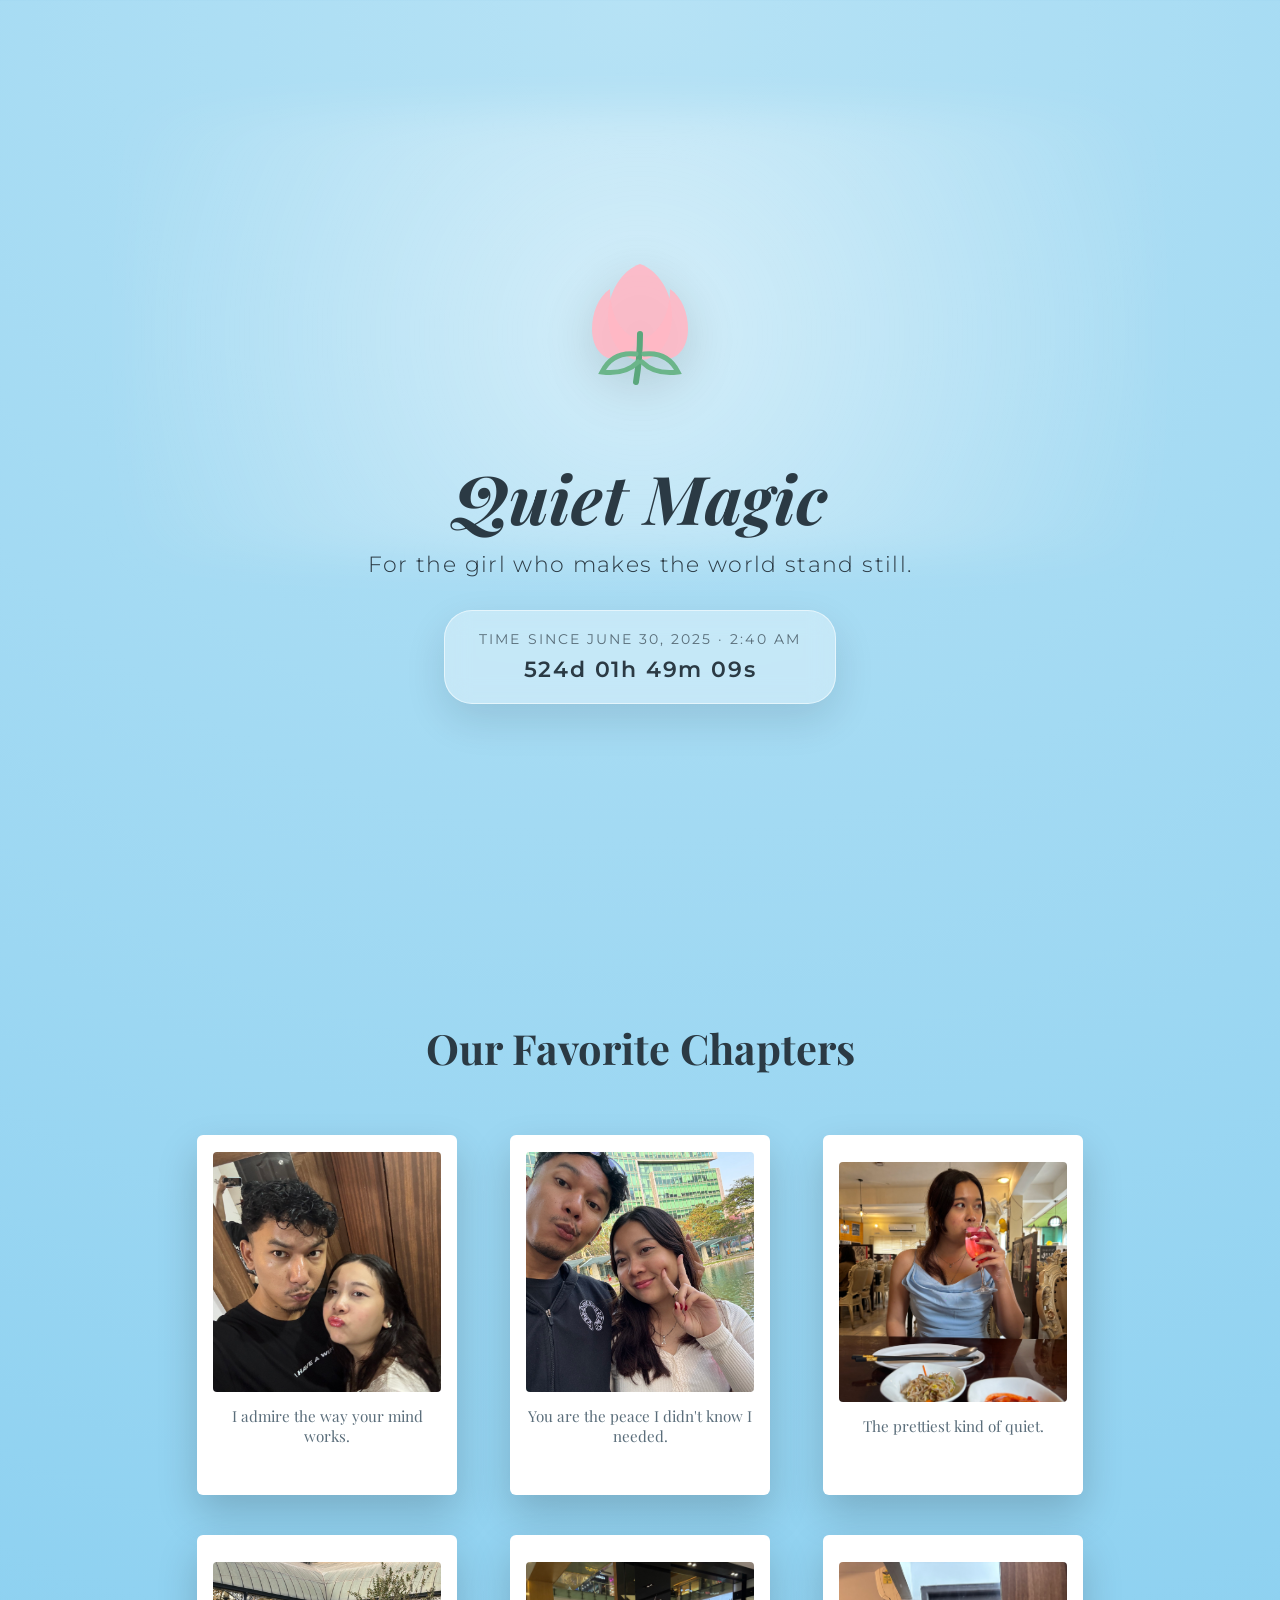
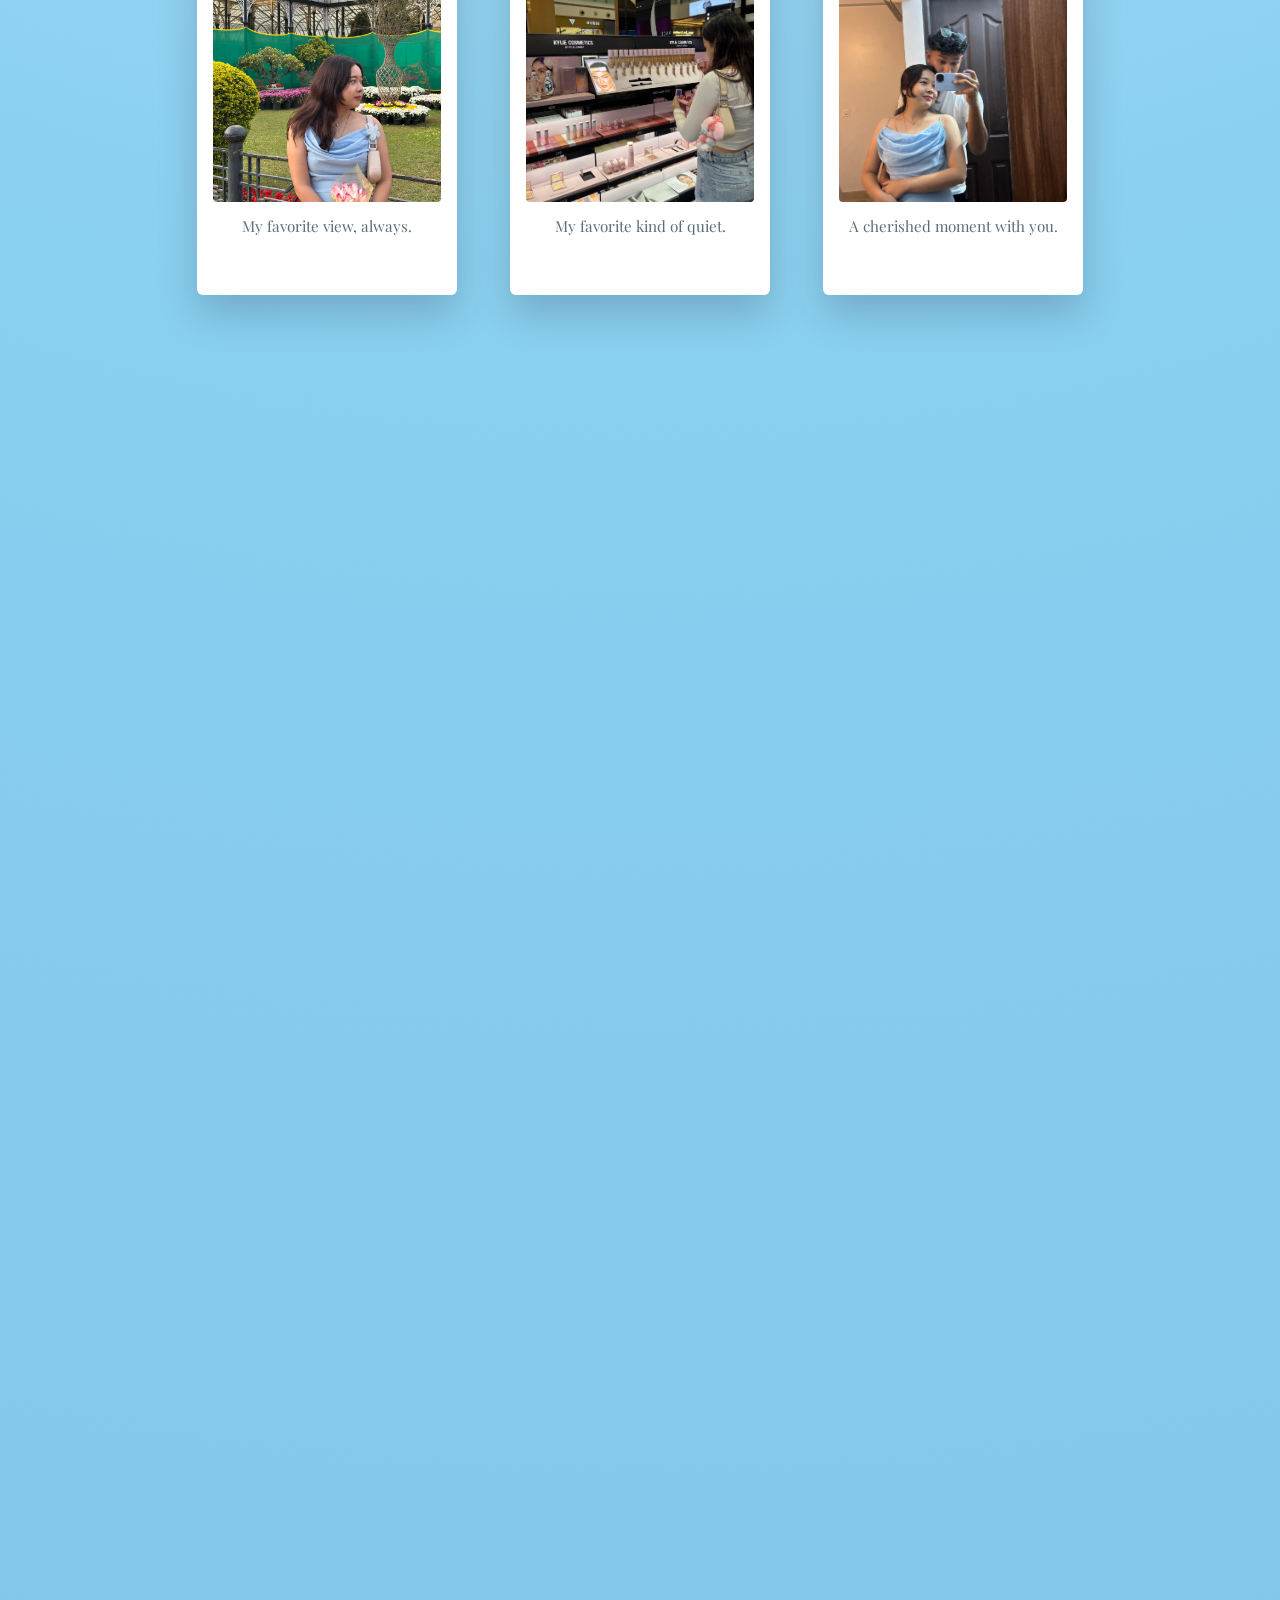
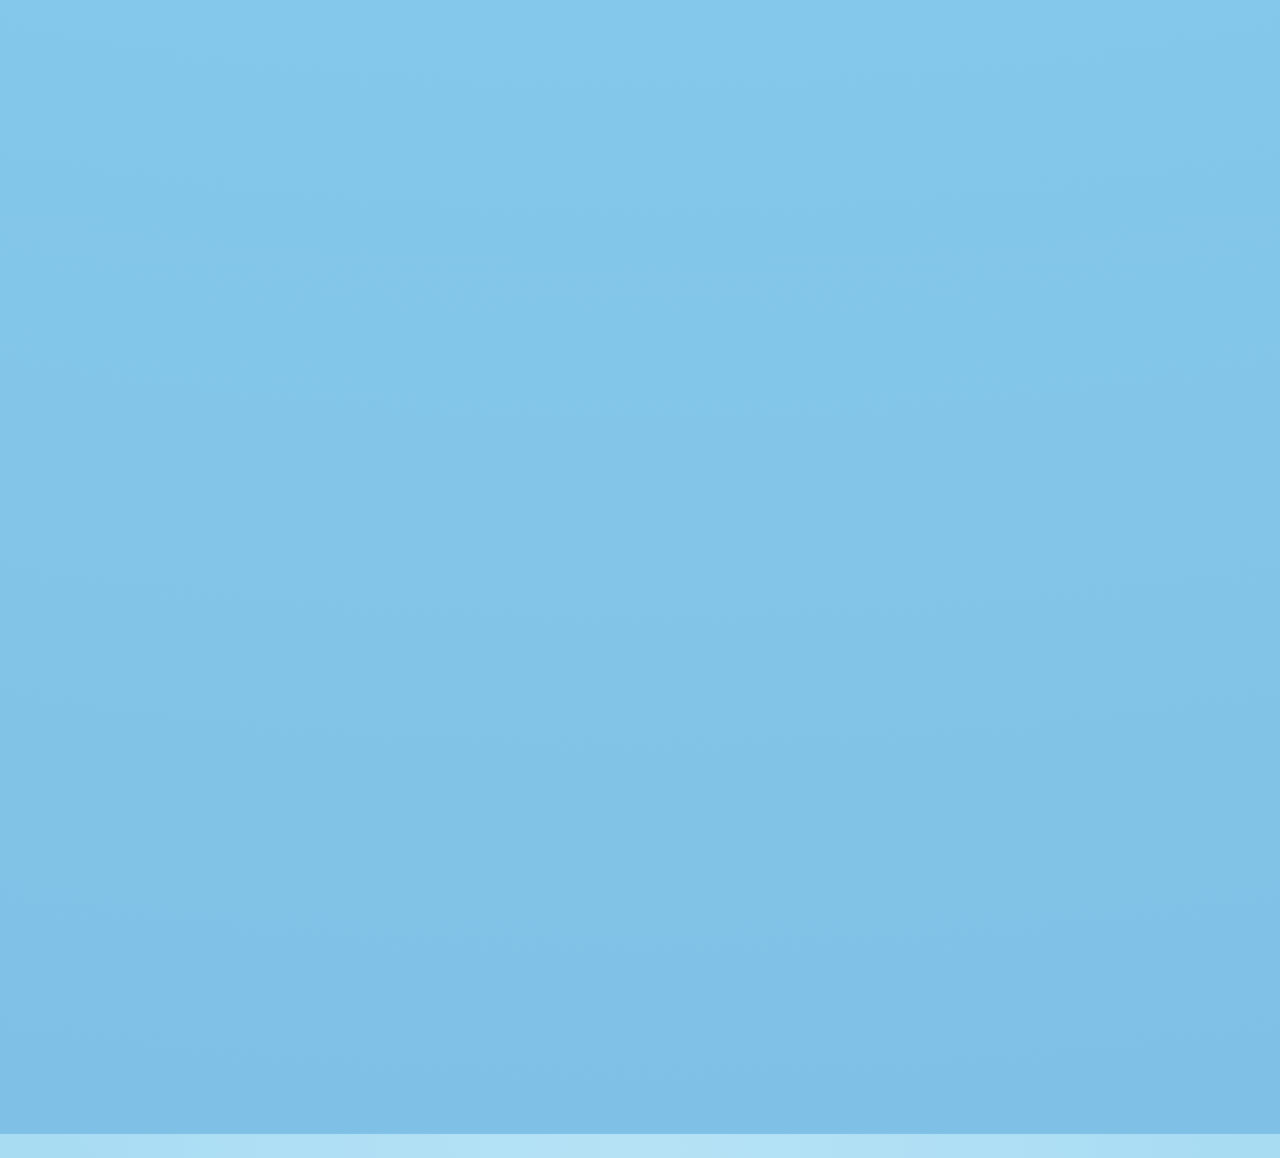
==== index.html @ 94780bc1 "Add: 6th polaroid with IMG_4424.jpg image" ====
﻿<!DOCTYPE html>
<html lang="en">
<head>
  <meta charset="UTF-8" />
  <meta name="viewport" content="width=device-width, initial-scale=1.0" />
  <title>Quiet Magic</title>
  <link rel="preconnect" href="https://fonts.googleapis.com" />
  <link rel="preconnect" href="https://fonts.gstatic.com" crossorigin />
  <link href="https://fonts.googleapis.com/css2?family=Playfair+Display:ital,wght@0,400;1,500;1,600&family=Montserrat:wght@300;400;500;600&display=swap" rel="stylesheet" />
  <link rel="stylesheet" href="styles.css" />
</head>
<body>
  <audio id="wishlistAudio" src="audio/wishlist.mp3" loop></audio>

  <main class="page">
    <section class="hero reveal">
      <button class="tulip-btn" id="tulipBtn" aria-label="Bloom the tulip">
        <svg class="tulip" viewBox="0 0 120 140" aria-hidden="true" focusable="false">
          <path class="petal" d="M60 15c-18 6-32 28-32 52 0 25 14 44 32 44s32-19 32-44c0-24-14-46-32-52Z" />
          <path class="petal" d="M30 40c-12 8-18 24-18 40 0 18 10 30 22 30 10 0 18-8 22-20-18-8-26-28-26-50Z" />
          <path class="petal" d="M90 40c12 8 18 24 18 40 0 18-10 30-22 30-10 0-18-8-22-20 18-8 26-28 26-50Z" />
          <path class="stem" d="M60 85c0 18-2 36-4 48" />
          <path class="leaf" d="M56 105c-18-2-28 6-34 18 16 2 28-2 36-10" />
          <path class="leaf" d="M64 105c18-2 28 6 34 18-16 2-28-2-36-10" />
        </svg>
      </button>
      <p class="audio-hint" id="audioHint" role="status" aria-live="polite"></p>

      <h1 class="hero-title">Quiet Magic</h1>
      <p class="hero-subtitle">For the girl who makes the world stand still.</p>

      <div class="timer-card" id="timerCard">
        <div class="timer-label">Time since June 30, 2025 · 2:40 AM</div>
        <div id="timer" class="timer-value">Counting our moments...</div>
      </div>
    </section>

    <section class="gallery-section reveal">
      <h2 class="section-title">Our Favorite Chapters</h2>
      <div class="gallery">
        <figure class="polaroid p1">
          <div class="polaroid-inner">
            <div class="polaroid-front">
              <img src="images/kimmy-01.jpg" alt="I admire the way your mind works." />
              <figcaption>I admire the way your mind works.</figcaption>
            </div>
            <div class="polaroid-back">
              <p>Your mind is beautiful, the way you think and care means everything to me.</p>
            </div>
          </div>
        </figure>
        <figure class="polaroid p2">
          <div class="polaroid-inner">
            <div class="polaroid-front">
              <img src="images/kimmy-02.jpg" alt="You are the peace I didn't know I needed." />
              <figcaption>You are the peace I didn't know I needed.</figcaption>
            </div>
            <div class="polaroid-back">
              <p>With you, my chaotic world becomes calm. You're my sanctuary.</p>
            </div>
          </div>
        </figure>
        <figure class="polaroid p3">
          <div class="polaroid-inner">
            <div class="polaroid-front">
              <img src="images/kimmy-03 (1).jpg" alt="The prettiest kind of quiet." />
              <figcaption>The prettiest kind of quiet.</figcaption>
            </div>
            <div class="polaroid-back">
              <p>Silence with you speaks louder than any words ever could.</p>
            </div>
          </div>
        </figure>
        <figure class="polaroid p4">
          <div class="polaroid-inner">
            <div class="polaroid-front">
              <img src="images/kimmy-03 (2).jpg" alt="My favorite view, always." />
              <figcaption>My favorite view, always.</figcaption>
            </div>
            <div class="polaroid-back">
              <p>You're the most beautiful thing I get to see every day.</p>
            </div>
          </div>
        </figure>
        <figure class="polaroid p5">
          <div class="polaroid-inner">
            <div class="polaroid-front">
              <img src="images/kimmy-03 (3).jpg" alt="My favorite kind of quiet." />
              <figcaption>My favorite kind of quiet.</figcaption>
            </div>
            <div class="polaroid-back">
              <p>In your arms is my favorite place to be, always.</p>
            </div>
          </div>
        </figure>
        <figure class="polaroid p6">
          <div class="polaroid-inner">
            <div class="polaroid-front">
              <img src="images/IMG_4424.jpg" alt="A cherished moment with you." />
              <figcaption>A cherished moment with you.</figcaption>
            </div>
            <div class="polaroid-back">
              <p>Every moment I spend with you is one I'll treasure forever.</p>
            </div>
          </div>
        </figure>
      </div>
    </section>

    <section class="wishes-section reveal">
      <h2 class="section-title">Little Wishes</h2>
      <div class="wishes-grid">
        <div class="wish-jar-card" id="wishJarCard">
          <div class="jar">
            <div class="jar-fill" id="jarFill"></div>
            <div class="jar-glass"></div>
          </div>
          <p class="wish-count"><span id="wishCount">0</span> wishes saved</p>
          <p class="wish-instruction">Tap anywhere on the card to drop a heart.</p>
        </div>

        <div class="playlist-card">
          <p class="playlist-label">Now playing for us</p>
          <p class="playlist-tip" id="playlistTip">A soft song that feels like your hug.</p>
          <div class="spotify-player">
            <div class="spotify-track-info">
              <div class="spotify-art"><img src="images/kimmy-02.jpg" alt="Wishlist album art" /></div>
              <div class="spotify-details">
                <p class="spotify-song">Wishlist</p>
                <p class="spotify-artist">Taylor Swift</p>
              </div>
            </div>
            <div class="spotify-controls">
              <audio id="customAudio" src="audio/wishlist.mp3"></audio>
              <button id="playBtn" class="spotify-btn play-btn">▶</button>
              <div class="spotify-progress">
                <span id="currentTime" class="time">0:00</span>
                <div class="progress-bar">
                  <input type="range" id="progressSlider" min="0" max="100" value="0">
                </div>
                <span id="remainingTime" class="time">0:00</span>
              </div>
            </div>
          </div>
          <button class="playlist-btn" id="playlistToggle" type="button">Toggle song tip</button>
        </div>
      </div>
    </section>

    <section class="letter-section reveal">
      <div class="letter-box">
        <div class="letter-flourish" aria-hidden="true"></div>
        <p class="letter-text">
Dear Kimmy,

Happy Valentine's Day to the girl who still gives me butterflies every single time I see her.

I wanted to slow down today and really tell you how much you mean to me, because life moves fast and sometimes I forget to say the things I feel every day. It's the little things that stay with me the way your face changes when you're genuinely laughing, how you somehow always know what to say when my day has been heavy, and how even the quiet, do-nothing moments feel special just because they're with you.

You're my best friend, my babi boo, and without a doubt the best part of my day...every day. I don't just love you for who you are; I love who I become when I'm with you. You make me want to grow, while also making me feel like I'm already enough just as I am.

I hope today reminds you, even a little, of how loved and cherished you are not just today, but always. I'm so grateful that I get to hold your hand,to be the one inside you...hehe... laugh with you, and choose you every day.

I love you tons, babi boo.
Happy Valentine's Day
        </p>  
        <span class="to-be-continued"><strong>To be continued...</strong></span>
        <div class="letter-tulip" aria-hidden="true"></div>
      </div>
    </section>

    <section class="memories-section reveal">
      <h2 class="section-title">Back when we were just starting</h2>
      <div class="memories-gallery">
        <figure class="memory-polaroid m1">
          <img src="images/1_(1).jpg" alt="A memory from us" />
        </figure>
        <figure class="memory-polaroid m2">
          <img src="images/1_(2).jpg" alt="A memory from us" />
        </figure>
        <figure class="memory-polaroid m3">
          <img src="images/1_(3).jpg" alt="A memory from us" />
        </figure>
        <figure class="memory-polaroid m4">
          <img src="images/1_(4).jpg" alt="A memory from us" />
        </figure>
      </div>
    </section>
  </main>

  <script src="script.js"></script>
</body>
</html>
---- styles.css ----
﻿:root {
  --baby-blue: #89cff0;
  --soft-pink: #ffb7c5;
  --white: #ffffff;
  --glass: rgba(255, 255, 255, 0.35);
  --ink: #2b3a44;
  --shadow: rgba(17, 24, 39, 0.12);
}

* {
  box-sizing: border-box;
  margin: 0;
  padding: 0;
}

body {
  font-family: "Montserrat", sans-serif;
  color: var(--ink);
  background: radial-gradient(circle at top, #b6e2f5 0%, var(--baby-blue) 45%, #7fc1e6 100%);
  min-height: 100vh;
  overflow-x: hidden;
  scroll-behavior: smooth;
}

.page {
  display: flex;
  flex-direction: column;
  gap: 120px;
}

.hero {
  min-height: 100vh;
  display: flex;
  flex-direction: column;
  justify-content: center;
  align-items: center;
  text-align: center;
  padding: 80px 20px 40px;
  position: relative;
}

.hero .tulip-btn,
.hero .hero-title,
.hero .hero-subtitle,
.hero .timer-card {
  opacity: 0;
  transform: translateY(14px);
}

.hero.is-visible .tulip-btn {
  animation: fadeUp 0.9s ease 0.1s forwards;
}

.hero.is-visible .hero-title {
  animation: fadeUp 1s ease 0.25s forwards;
}

.hero.is-visible .hero-subtitle {
  animation: fadeUp 1s ease 0.4s forwards;
}

.hero.is-visible .timer-card {
  animation: fadeUp 1s ease 0.55s forwards, glowPulse 6s ease-in-out 1.2s infinite;
}

.hero.is-visible .tulip {
  animation: tulipFloat 4s ease-in-out 0.8s infinite;
}

.hero::after {
  content: "";
  position: absolute;
  inset: 12% 10% auto 10%;
  height: 50%;
  background: radial-gradient(circle, rgba(255, 255, 255, 0.45), rgba(255, 255, 255, 0));
  filter: blur(20px);
  z-index: 0;
}

.tulip-btn {
  border: none;
  background: transparent;
  cursor: pointer;
  position: relative;
  z-index: 1;
  margin-bottom: 12px;
  padding: 12px;
  border-radius: 999px;
  transition: transform 0.5s ease;
}

.tulip-btn:focus-visible {
  outline: 2px solid rgba(255, 255, 255, 0.9);
  outline-offset: 6px;
}

.tulip {
  width: 140px;
  height: 140px;
  filter: drop-shadow(0 12px 24px rgba(0, 0, 0, 0.15));
}

.petal {
  fill: var(--soft-pink);
  opacity: 0.9;
  transition: transform 0.6s ease, opacity 0.6s ease;
  transform-origin: center;
}

.stem {
  stroke: #5aa77c;
  stroke-width: 6;
  fill: none;
  stroke-linecap: round;
}

.leaf {
  stroke: #6bb58a;
  stroke-width: 5;
  fill: none;
  stroke-linecap: round;
}

.tulip-btn:hover {
  transform: scale(1.05) translateY(-2px);
}

.tulip-btn.bloom .petal {
  transform: scale(1.05) translateY(-6px);
  opacity: 1;
}

.audio-hint {
  min-height: 18px;
  font-size: 0.85rem;
  color: #5b7382;
  margin-bottom: 18px;
  letter-spacing: 0.04em;
}

.hero-title {
  font-family: "Playfair Display", serif;
  font-style: italic;
  font-size: clamp(2.6rem, 7vw, 4.2rem);
  margin-bottom: 8px;
  z-index: 1;
  position: relative;
}

.hero-subtitle {
  font-size: clamp(1rem, 3.2vw, 1.4rem);
  font-weight: 300;
  letter-spacing: 0.06em;
  margin-bottom: 32px;
  z-index: 1;
  position: relative;
}

.timer-card {
  background: var(--glass);
  border: 1px solid rgba(255, 255, 255, 0.55);
  border-radius: 28px;
  padding: 20px 34px;
  box-shadow: 0 16px 40px var(--shadow);
  backdrop-filter: blur(12px);
  z-index: 1;
}

.timer-label {
  font-size: 0.85rem;
  text-transform: uppercase;
  letter-spacing: 0.15em;
  opacity: 0.7;
  margin-bottom: 8px;
}

.timer-value {
  font-size: clamp(1rem, 3.5vw, 1.4rem);
  font-weight: 600;
  letter-spacing: 0.08em;
}

.section-title {
  font-family: "Playfair Display", serif;
  font-size: clamp(2rem, 4vw, 2.6rem);
  text-align: center;
  margin-bottom: 40px;
}

.gallery-section {
  padding: 0 20px;
}

.gallery {
  display: grid;
  grid-template-columns: repeat(auto-fit, minmax(260px, 1fr));
  gap: 40px;
  max-width: 900px;
  margin: 0 auto;
  padding: 20px 0;
}

@media (max-width: 768px) {
  .gallery {
    grid-template-columns: repeat(auto-fit, minmax(200px, 1fr));
    gap: 25px;
  }
}

@media (max-width: 480px) {
  .gallery {
    grid-template-columns: 1fr;
    gap: 20px;
  }
}

.polaroid {
  position: relative;
  width: 100%;
  max-width: 260px;
  height: 360px;
  background: transparent;
  padding: 0;
  border-radius: 6px;
  transform-origin: center;
  animation: polaroidFloat 7s ease-in-out infinite;
  transition: transform 0.4s ease;
  perspective: 1000px;
  cursor: pointer;
  margin: 0 auto;
}

.polaroid-inner {
  position: relative;
  width: 100%;
  height: 100%;
  transition: transform 0.6s;
  transform-style: preserve-3d;
}

.polaroid.flipped .polaroid-inner {
  transform: rotateY(180deg);
}

.polaroid-front,
.polaroid-back {
  position: absolute;
  width: 100%;
  height: 100%;
  backface-visibility: hidden;
  display: flex;
  flex-direction: column;
  align-items: center;
  justify-content: center;
  border-radius: 6px;
  box-shadow: 0 18px 40px rgba(0, 0, 0, 0.18);
}

.polaroid-front {
  background: var(--white);
  padding: 16px 16px 48px;
  transform: rotateY(0deg);
}

.polaroid-back {
  background: linear-gradient(135deg, var(--soft-pink), #ff9db5);
  padding: 24px;
  transform: rotateY(180deg);
}

.polaroid-back p {
  font-family: "Playfair Display", serif;
  font-size: 1.05rem;
  text-align: center;
  color: white;
  margin: 0;
  line-height: 1.6;
}

.polaroid img {
  width: 100%;
  height: 240px;
  object-fit: cover;
  border-radius: 4px;
  display: block;
}

.polaroid figcaption {
  font-family: "Playfair Display", serif;
  font-size: 0.95rem;
  margin-top: 14px;
  text-align: center;
  color: #5a6d7a;
}

.polaroid:not(.flipped):hover {
  transform: scale(1.08) !important;
  z-index: 2;
}

.p1 { --tilt: -6deg; animation-delay: 0.2s; }
.p2 { --tilt: 7deg; animation-delay: 0.6s; }
.p3 { --tilt: 4deg; animation-delay: 0.4s; }
.p4 { --tilt: -5deg; animation-delay: 0.8s; }
.p5 { --tilt: 3deg; animation-delay: 0.5s; }
.p6 { --tilt: -4deg; animation-delay: 0.3s; }

.wishes-section {
  padding: 0 20px;
}

.wishes-grid {
  display: grid;
  grid-template-columns: repeat(auto-fit, minmax(260px, 1fr));
  gap: 28px;
  max-width: 980px;
  margin: 0 auto;
}

.wish-jar-card,
.playlist-card {
  background: var(--glass);
  border: 1px solid rgba(255, 255, 255, 0.55);
  border-radius: 24px;
  padding: 28px;
  box-shadow: 0 16px 40px var(--shadow);
  backdrop-filter: blur(12px);
  position: relative;
  overflow: hidden;
}

.wish-jar-card {
  min-height: 320px;
  display: flex;
  flex-direction: column;
  align-items: center;
  gap: 12px;
  text-align: center;
}

.jar {
  width: 160px;
  height: 190px;
  position: relative;
  border-radius: 30px 30px 24px 24px;
  background: rgba(255, 255, 255, 0.35);
  border: 2px solid rgba(255, 255, 255, 0.6);
  box-shadow: inset 0 -10px 20px rgba(255, 255, 255, 0.5);
  overflow: hidden;
}

.jar::before {
  content: "";
  position: absolute;
  top: -18px;
  left: 50%;
  width: 90px;
  height: 26px;
  background: rgba(255, 255, 255, 0.55);
  border-radius: 18px;
  transform: translateX(-50%);
  border: 2px solid rgba(255, 255, 255, 0.6);
}

.jar-fill {
  position: absolute;
  inset: auto 0 0 0;
  height: 0%;
  background: linear-gradient(180deg, rgba(255, 183, 197, 0.75), rgba(255, 183, 197, 0.35));
  transition: height 0.35s ease;
}

.jar-glass {
  position: absolute;
  inset: 0;
  border-radius: 30px 30px 24px 24px;
  background: linear-gradient(120deg, rgba(255, 255, 255, 0.45), rgba(255, 255, 255, 0.05));
  mix-blend-mode: screen;
  pointer-events: none;
}

.wish-count {
  font-weight: 600;
  letter-spacing: 0.06em;
}

.wish-instruction {
  font-size: 0.9rem;
  color: #5b7382;
}

.heart {
  position: absolute;
  bottom: 32px;
  width: 20px;
  height: 20px;
  background: var(--soft-pink);
  transform: rotate(45deg);
  border-radius: 4px;
  animation: heartFloat 1.2s ease forwards;
  opacity: 0.9;
}

.heart::before,
.heart::after {
  content: "";
  position: absolute;
  width: 20px;
  height: 20px;
  background: var(--soft-pink);
  border-radius: 50%;
}

.heart::before {
  top: -10px;
  left: 0;
}

.heart::after {
  left: -10px;
  top: 0;
}

.playlist-card {
  display: flex;
  flex-direction: column;
  gap: 16px;
  justify-content: center;
}

.playlist-card iframe {
  margin: 8px 0;
  border-radius: 12px !important;
}

.spotify-player {
  background: linear-gradient(135deg, #1DB954 0%, #1ed760 100%);
  border-radius: 12px;
  padding: 16px;
  margin: 8px 0;
  color: white;
}

.spotify-track-info {
  display: flex;
  gap: 12px;
  margin-bottom: 14px;
  align-items: center;
}

.spotify-art {
  width: 48px;
  height: 48px;
  background: rgba(0, 0, 0, 0.3);
  border-radius: 4px;
  display: flex;
  align-items: center;
  justify-content: center;
  font-size: 24px;
  flex-shrink: 0;
  overflow: hidden;
}

.spotify-art img {
  width: 100%;
  height: 100%;
  object-fit: contain;
}

.spotify-details {
  flex: 1;
}

.spotify-song {
  font-weight: 700;
  font-size: 0.95rem;
  margin: 0;
  color: white;
}

.spotify-artist {
  font-size: 0.8rem;
  margin: 2px 0 0 0;
  color: rgba(255, 255, 255, 0.8);
}

.spotify-controls {
  display: flex;
  align-items: center;
  gap: 10px;
}

.spotify-btn {
  border: none;
  background: rgba(255, 255, 255, 0.2);
  color: white;
  width: 32px;
  height: 32px;
  border-radius: 50%;
  cursor: pointer;
  font-size: 12px;
  display: flex;
  align-items: center;
  justify-content: center;
  transition: background 0.2s ease;
  flex-shrink: 0;
}

.spotify-btn:hover {
  background: rgba(255, 255, 255, 0.3);
}

.spotify-btn.play-btn {
  width: 36px;
  height: 36px;
  background: rgba(255, 255, 255, 0.3);
  font-size: 14px;
}

.spotify-progress {
  display: flex;
  align-items: center;
  gap: 8px;
  flex: 1;
}

.spotify-progress .time {
  font-size: 0.75rem;
  white-space: nowrap;
  min-width: 28px;
  color: rgba(255, 255, 255, 0.8);
}

.progress-bar {
  flex: 1;
  height: 4px;
  background: rgba(255, 255, 255, 0.2);
  border-radius: 2px;
  cursor: pointer;
  position: relative;
}

#progressSlider {
  width: 100%;
  height: 4px;
  background: transparent;
  cursor: pointer;
  -webkit-appearance: none;
  appearance: none;
  padding: 0;
  border: none;
}

#progressSlider::-webkit-slider-thumb {
  -webkit-appearance: none;
  appearance: none;
  width: 12px;
  height: 12px;
  background: white;
  cursor: pointer;
  border-radius: 50%;
  box-shadow: 0 2px 4px rgba(0, 0, 0, 0.3);
}

#progressSlider::-moz-range-thumb {
  width: 12px;
  height: 12px;
  background: white;
  cursor: pointer;
  border-radius: 50%;
  border: none;
  box-shadow: 0 2px 4px rgba(0, 0, 0, 0.3);
}

.playlist-label {
  font-size: 0.85rem;
  text-transform: uppercase;
  letter-spacing: 0.2em;
  color: #5b7382;
}

.playlist-tip {
  font-family: "Playfair Display", serif;
  font-size: 1.2rem;
  color: #3a4a55;
}

.playlist-btn {
  align-self: flex-start;
  border: none;
  border-radius: 999px;
  padding: 10px 18px;
  background: linear-gradient(135deg, #ffcad8, #ffd9e1);
  color: #3a4a55;
  font-weight: 600;
  letter-spacing: 0.04em;
  cursor: pointer;
  transition: transform 0.3s ease, box-shadow 0.3s ease;
}

.playlist-btn:hover {
  transform: translateY(-2px);
  box-shadow: 0 10px 20px rgba(255, 183, 197, 0.35);
}

.playlist-btn:focus-visible {
  outline: 2px solid rgba(255, 255, 255, 0.9);
  outline-offset: 4px;
}

.letter-section {
  padding: 0 20px 120px;
  display: flex;
  justify-content: center;
}

.letter-box {
  position: relative;
  background: var(--white);
  max-width: 700px;
  width: min(90vw, 700px);
  padding: 60px 48px 70px;
  border-radius: 12px;
  box-shadow: 0 22px 50px rgba(0, 0, 0, 0.12);
}

.letter-text {
  font-family: "Playfair Display", serif;
  font-size: 1.15rem;
  line-height: 1.9;
  color: #3a4a55;
  white-space: pre-line;
}

.to-be-continued {
  display: block;
  text-align: right;
  margin-top: 32px;
  font-style: italic;
  color: var(--soft-pink);
  font-size: 1.05rem;
}

.letter-flourish {
  position: absolute;
  top: -18px;
  right: -18px;
  width: 52px;
  height: 52px;
  background: radial-gradient(circle at 30% 30%, #ffd9e1, var(--soft-pink));
  border-radius: 50% 50% 45% 45%;
  transform: rotate(12deg);
  box-shadow: 0 10px 20px rgba(255, 183, 197, 0.4);
  animation: twinkle 4.5s ease-in-out infinite;
}

.letter-tulip {
  position: absolute;
  bottom: 18px;
  left: 24px;
  width: 36px;
  height: 48px;
  border-radius: 50% 50% 40% 40%;
  background: linear-gradient(180deg, #ffd9e1, var(--soft-pink));
  box-shadow: inset 0 -6px 0 rgba(255, 255, 255, 0.5);
}

.letter-tulip::after {
  content: "";
  position: absolute;
  bottom: -10px;
  left: 50%;
  width: 4px;
  height: 22px;
  background: #6bb58a;
  transform: translateX(-50%);
  border-radius: 4px;
}

.memories-section {
  padding: 0 20px 120px;
}

.memories-gallery {
  display: grid;
  grid-template-columns: repeat(auto-fit, minmax(200px, 1fr));
  gap: 32px;
  max-width: 1200px;
  margin: 0 auto;
  justify-items: center;
}

.memory-polaroid {
  width: 200px;
  background: white;
  padding: 12px;
  border-radius: 8px;
  box-shadow: 0 12px 28px rgba(0, 0, 0, 0.15);
  position: relative;
  transform: rotate(var(--tilt, 0deg));
  transition: transform 0.3s ease;
  margin: 0;
}

.memory-polaroid:hover {
  transform: rotate(var(--tilt, 0deg)) scale(1.05);
}

.memory-polaroid img {
  width: 100%;
  height: 220px;
  object-fit: cover;
  border-radius: 4px;
  display: block;
}

.m1 { --tilt: -4deg; animation: polaroidFloat 7s ease-in-out infinite; animation-delay: 0s; }
.m2 { --tilt: 3deg; animation: polaroidFloat 7s ease-in-out infinite; animation-delay: 0.1s; }
.m3 { --tilt: -3deg; animation: polaroidFloat 7s ease-in-out infinite; animation-delay: 0.2s; }
.m4 { --tilt: 4deg; animation: polaroidFloat 7s ease-in-out infinite; animation-delay: 0.3s; }

.reveal {
  opacity: 0;
  transform: translateY(24px);
  transition: opacity 0.8s ease, transform 0.8s ease;
}

.reveal.is-visible {
  opacity: 1;
  transform: translateY(0);
}

@keyframes fadeUp {
  from {
    opacity: 0;
    transform: translateY(18px);
  }
  to {
    opacity: 1;
    transform: translateY(0);
  }
}

@keyframes tulipFloat {
  0%,
  100% {
    transform: translateY(0);
  }
  50% {
    transform: translateY(-6px);
  }
}

@keyframes glowPulse {
  0%,
  100% {
    box-shadow: 0 16px 40px var(--shadow);
  }
  50% {
    box-shadow: 0 22px 52px rgba(17, 24, 39, 0.18);
  }
}

@keyframes polaroidFloat {
  0%,
  100% {
    transform: translateY(0) rotate(var(--tilt, 0deg));
  }
  50% {
    transform: translateY(-10px) rotate(var(--tilt, 0deg));
  }
}

.floating-heart {
  position: absolute;
  font-size: 2rem;
  color: var(--soft-pink);
  pointer-events: none;
  top: 50%;
  will-change: transform, opacity;
}

@keyframes float {
  0% {
    transform: translateY(0) translateX(0) scale(1);
    opacity: 1;
  }
  100% {
    transform: translateY(-120px) translateX(20px) scale(0.5);
    opacity: 0;
  }
}

@keyframes heartFloat {
  0% {
    transform: translateY(0) scale(1) rotate(45deg);
    opacity: 0.9;
  }
  100% {
    transform: translateY(-80px) scale(1.15) rotate(45deg);
    opacity: 0;
  }
}

@keyframes twinkle {
  0%,
  100% {
    transform: rotate(12deg) scale(1);
    box-shadow: 0 10px 20px rgba(255, 183, 197, 0.4);
  }
  50% {
    transform: rotate(12deg) scale(1.06);
    box-shadow: 0 16px 28px rgba(255, 183, 197, 0.55);
  }
}

@keyframes slideInLeft {
  from {
    opacity: 0;
    transform: translateX(-30px);
  }
  to {
    opacity: 1;
    transform: translateX(0);
  }
}

@keyframes slideInRight {
  from {
    opacity: 0;
    transform: translateX(30px);
  }
  to {
    opacity: 1;
    transform: translateX(0);
  }
}

@keyframes scaleIn {
  from {
    opacity: 0;
    transform: scale(0.95);
  }
  to {
    opacity: 1;
    transform: scale(1);
  }
}

@keyframes shimmer {
  0% {
    background-position: -1000px 0;
  }
  100% {
    background-position: 1000px 0;
  }
}

@keyframes softBounce {
  0%, 100% {
    transform: translateY(0);
  }
  50% {
    transform: translateY(-8px);
  }
}

@keyframes cardHover {
  0% {
    transform: translateY(0);
  }
  100% {
    transform: translateY(-5px);
  }
}

.gallery-section.is-visible .polaroid {
  animation: scaleIn 0.6s cubic-bezier(0.34, 1.56, 0.64, 1) forwards;
}

.gallery-section.is-visible .p1 { animation-delay: 0s; }
.gallery-section.is-visible .p2 { animation-delay: 0.1s; }
.gallery-section.is-visible .p3 { animation-delay: 0.2s; }
.gallery-section.is-visible .p4 { animation-delay: 0.3s; }
.gallery-section.is-visible .p5 { animation-delay: 0.4s; }

.wishes-section.is-visible .wish-jar-card {
  animation: slideInLeft 0.7s ease-out;
}

.wishes-section.is-visible .playlist-card {
  animation: slideInRight 0.7s ease-out;
}

.letter-section.is-visible .letter-box {
  animation: fadeUp 0.8s ease-out;
}

.memories-section.is-visible .memory-polaroid {
  animation: scaleIn 0.5s cubic-bezier(0.34, 1.56, 0.64, 1) forwards;
}

.memories-section.is-visible .m1 { animation-delay: 0s; }
.memories-section.is-visible .m2 { animation-delay: 0.1s; }
.memories-section.is-visible .m3 { animation-delay: 0.2s; }
.memories-section.is-visible .m4 { animation-delay: 0.3s; }

.section-title {
  animation: fadeUp 0.6s ease-out;
}

@media (max-width: 600px) {
  .gallery-section.is-visible .polaroid {
    animation: scaleIn 0.5s cubic-bezier(0.34, 1.56, 0.64, 1) forwards;
  }

  .wishes-section.is-visible .wish-jar-card {
    animation: slideInLeft 0.5s ease-out;
  }

  .wishes-section.is-visible .playlist-card {
    animation: slideInRight 0.5s ease-out;
  }

  .memories-section.is-visible .memory-polaroid {
    animation: scaleIn 0.4s cubic-bezier(0.34, 1.56, 0.64, 1) forwards;
  }
}

@media (max-width: 900px) {
  .gallery {
    height: auto;
    display: grid;
    grid-template-columns: 1fr;
    gap: 32px;
    justify-items: center;
  }

  .polaroid {
    position: relative;
    --tilt: 0deg;
  }
}

@media (max-width: 600px) {
  .page {
    gap: 80px;
  }

  .hero {
    padding-top: 60px;
    padding-bottom: 20px;
    min-height: auto;
  }

  .hero .tulip-btn {
    margin-bottom: 20px;
  }

  .hero-title {
    font-size: 2.2rem !important;
    margin-bottom: 8px;
  }

  .hero-subtitle {
    font-size: 1.1rem !important;
    margin-bottom: 24px;
  }

  .timer-card {
    padding: 16px 24px;
    font-size: 0.9rem;
    margin-top: 20px;
  }

  .gallery-section {
    padding: 0 16px;
  }

  .gallery {
    gap: 24px;
  }

  .polaroid {
    animation-duration: 9s;
    width: 100%;
    max-width: 280px;
  }

  .polaroid img {
    height: 240px;
  }

  .wishes-section {
    padding: 0 16px;
  }

  .wishes-grid {
    gap: 20px;
  }

  .wish-jar-card,
  .playlist-card {
    padding: 20px;
  }

  .jar {
    width: 140px;
    height: 170px;
  }

  .spotify-player {
    padding: 12px;
  }

  .spotify-controls {
    flex-direction: column;
    gap: 8px;
  }

  .spotify-progress {
    width: 100%;
  }

  .letter-section {
    padding: 0 16px 80px;
  }

  .letter-box {
    padding: 40px 20px 60px;
    max-width: 100%;
  }

  .letter-text {
    font-size: 1rem;
    line-height: 1.7;
  }

  .memories-section {
    padding: 0 12px 80px;
  }

  .memories-gallery {
    grid-template-columns: repeat(2, 1fr);
    gap: 16px;
    max-width: 100%;
  }

  .memory-polaroid {
    width: 100%;
    max-width: 150px;
    padding: 8px;
  }

  .memory-polaroid img {
    height: 160px;
  }

  .section-title {
    font-size: 1.6rem;
    margin-bottom: 24px;
  }

  .playlist-btn {
    align-self: stretch;
    text-align: center;
    padding: 10px 16px;
  }
}

@media (max-width: 400px) {
  .hero {
    padding-top: 40px;
  }

  .hero-title {
    font-size: 1.8rem !important;
  }

  .hero-subtitle {
    font-size: 0.95rem !important;
  }

  .section-title {
    font-size: 1.3rem;
  }

  .memories-gallery {
    grid-template-columns: repeat(2, 1fr);
    gap: 12px;
  }

  .memory-polaroid {
    max-width: 130px;
  }

  .memory-polaroid img {
    height: 140px;
  }

  .letter-box {
    padding: 30px 16px 50px;
  }

  .letter-text {
    font-size: 0.95rem;
  }
}

@media (prefers-reduced-motion: reduce) {
  *,
  *::before,
  *::after {
    animation: none !important;
    transition: none !important;
  }

  .reveal {
    opacity: 1;
    transform: none;
  }
}
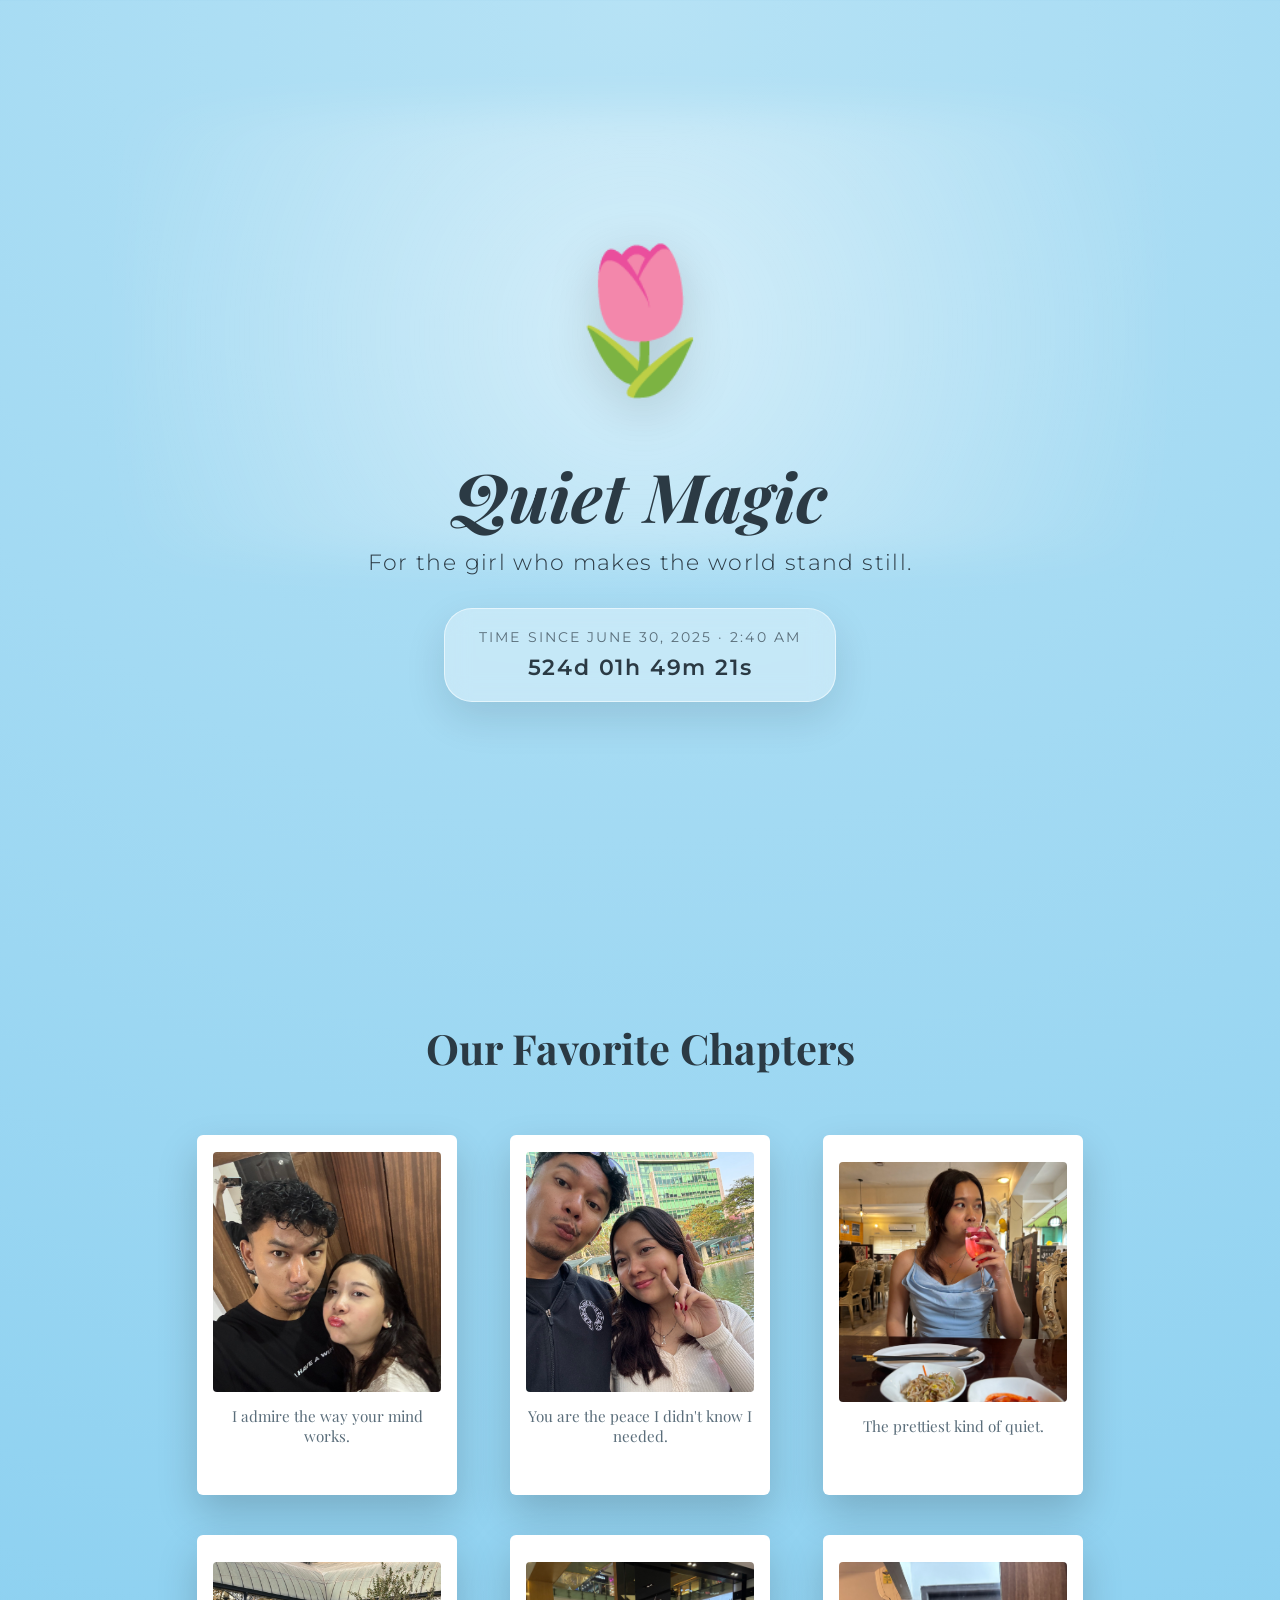
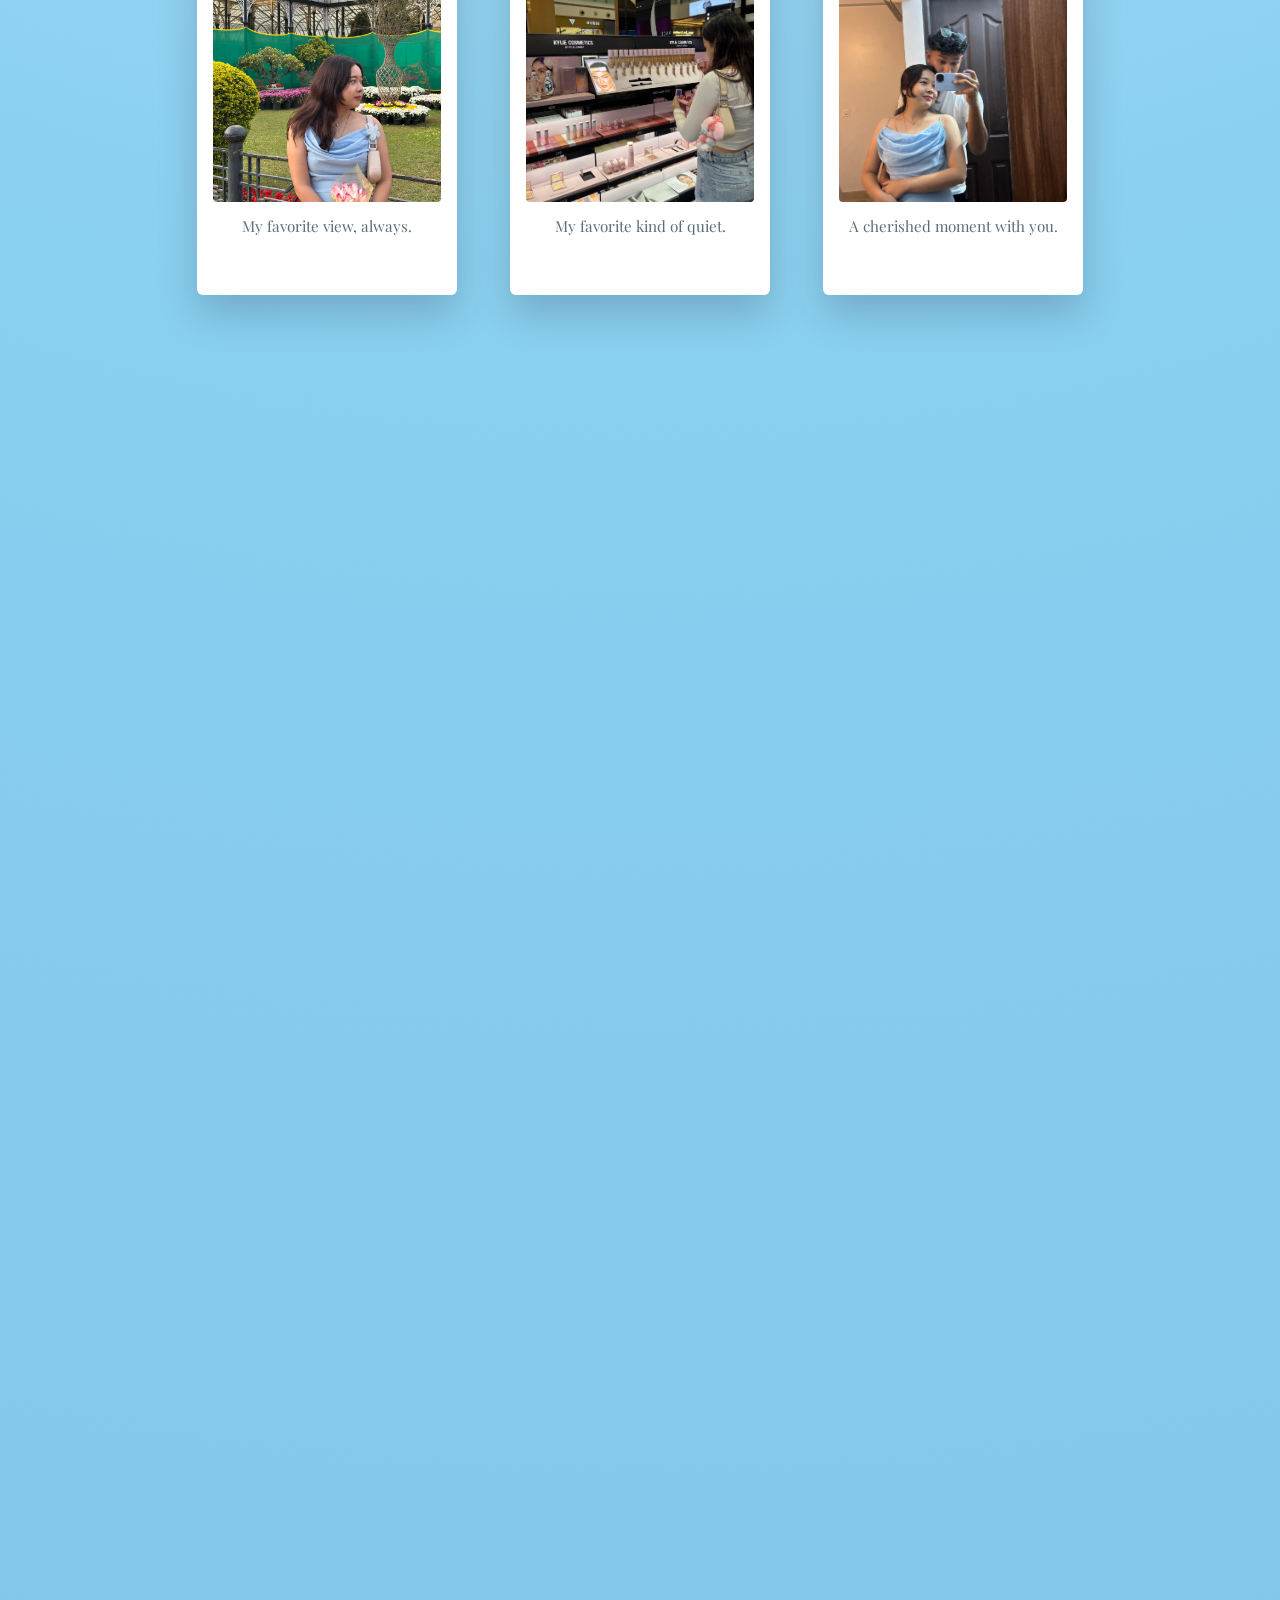
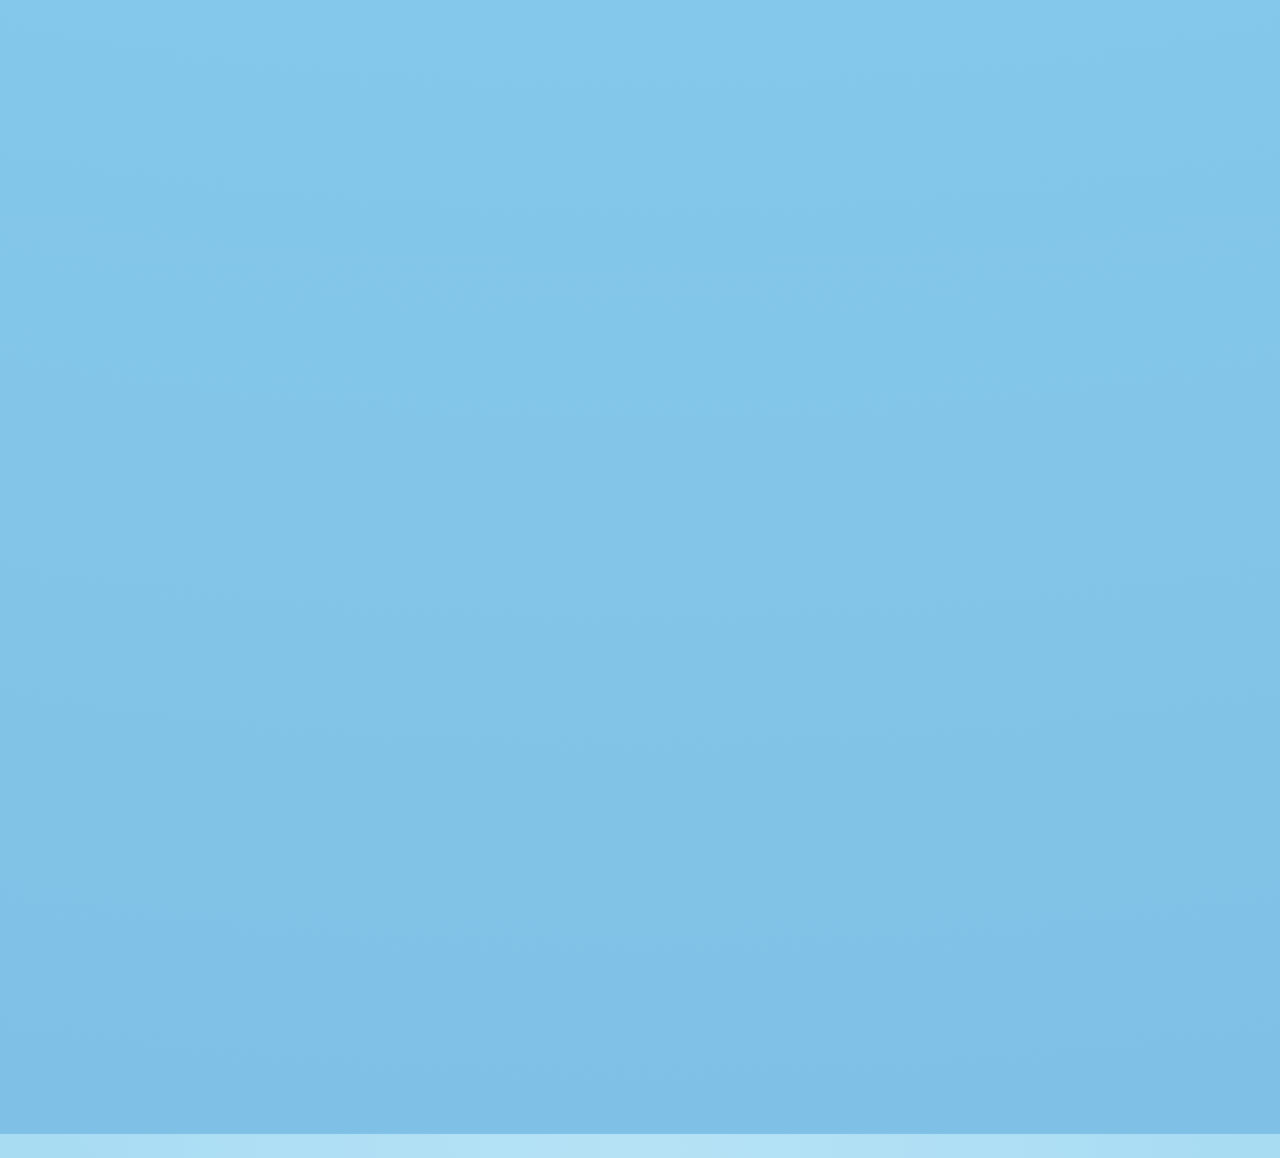
==== commit f512e565: "Change: Replace SVG tulip with Apple iPhone tulip emoji" ====
--- a/index.html
+++ b/index.html
@@ -15,14 +15,7 @@
   <main class="page">
     <section class="hero reveal">
       <button class="tulip-btn" id="tulipBtn" aria-label="Bloom the tulip">
-        <svg class="tulip" viewBox="0 0 120 140" aria-hidden="true" focusable="false">
-          <path class="petal" d="M60 15c-18 6-32 28-32 52 0 25 14 44 32 44s32-19 32-44c0-24-14-46-32-52Z" />
-          <path class="petal" d="M30 40c-12 8-18 24-18 40 0 18 10 30 22 30 10 0 18-8 22-20-18-8-26-28-26-50Z" />
-          <path class="petal" d="M90 40c12 8 18 24 18 40 0 18-10 30-22 30-10 0-18-8-22-20 18-8 26-28 26-50Z" />
-          <path class="stem" d="M60 85c0 18-2 36-4 48" />
-          <path class="leaf" d="M56 105c-18-2-28 6-34 18 16 2 28-2 36-10" />
-          <path class="leaf" d="M64 105c18-2 28 6 34 18-16 2-28-2-36-10" />
-        </svg>
+        <span class="tulip">🌷</span>
       </button>
       <p class="audio-hint" id="audioHint" role="status" aria-live="polite"></p>
 
--- a/styles.css
+++ b/styles.css
@@ -89,45 +89,32 @@
   transition: transform 0.5s ease;
 }
 
+.tulip-btn:hover {
+  transform: scale(1.05) translateY(-2px);
+}
+
 .tulip-btn:focus-visible {
   outline: 2px solid rgba(255, 255, 255, 0.9);
   outline-offset: 6px;
 }
 
 .tulip {
-  width: 140px;
-  height: 140px;
+  font-size: 140px;
+  line-height: 1;
+  display: flex;
+  align-items: center;
+  justify-content: center;
   filter: drop-shadow(0 12px 24px rgba(0, 0, 0, 0.15));
 }
 
-.petal {
-  fill: var(--soft-pink);
-  opacity: 0.9;
-  transition: transform 0.6s ease, opacity 0.6s ease;
-  transform-origin: center;
-}
-
-.stem {
-  stroke: #5aa77c;
-  stroke-width: 6;
-  fill: none;
-  stroke-linecap: round;
-}
-
-.leaf {
-  stroke: #6bb58a;
-  stroke-width: 5;
-  fill: none;
-  stroke-linecap: round;
-}
-
-.tulip-btn:hover {
-  transform: scale(1.05) translateY(-2px);
-}
-
-.tulip-btn.bloom .petal {
-  transform: scale(1.05) translateY(-6px);
-  opacity: 1;
+.tulip-btn.bloom .tulip {
+  transform: scale(1.05);
+  animation: tulipPulse 0.6s ease;
+}
+
+@keyframes tulipPulse {
+  0%, 100% { transform: scale(1.05); }
+  50% { transform: scale(1.15); }
 }
 
 .audio-hint {
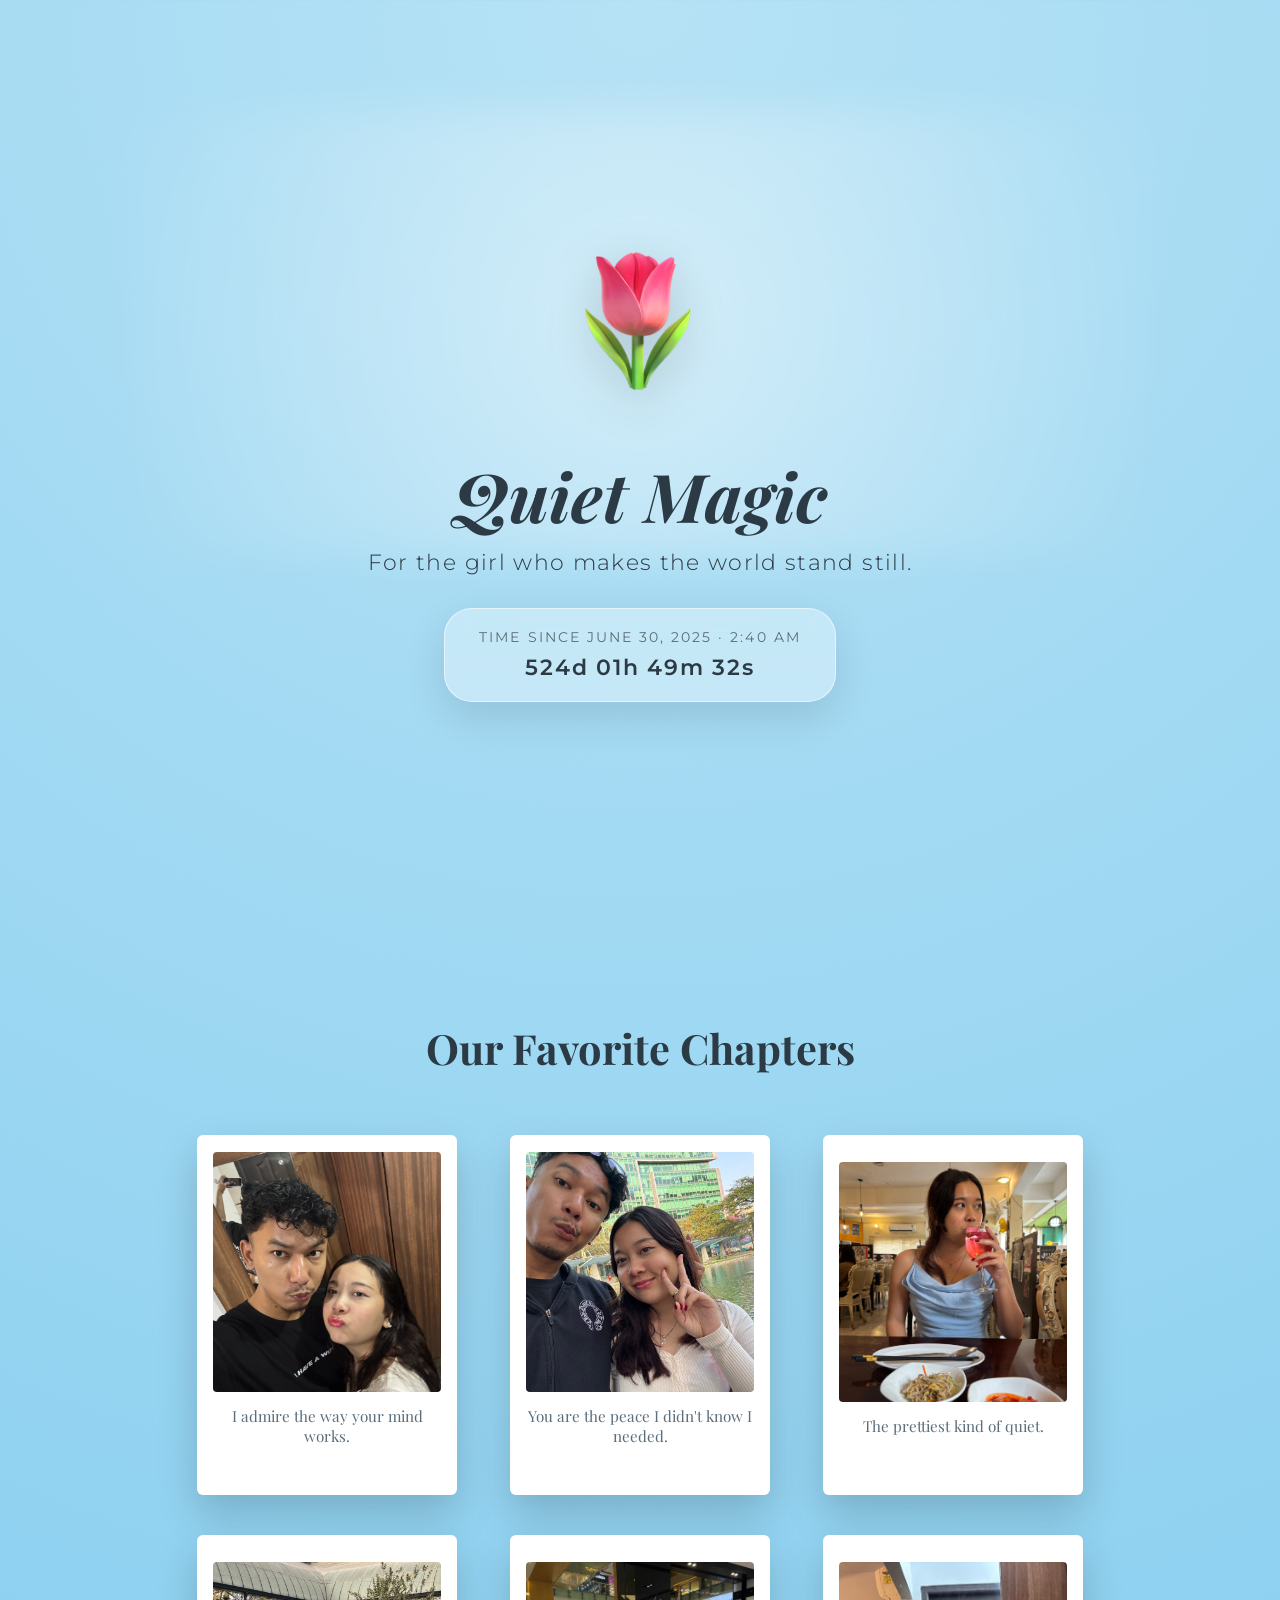
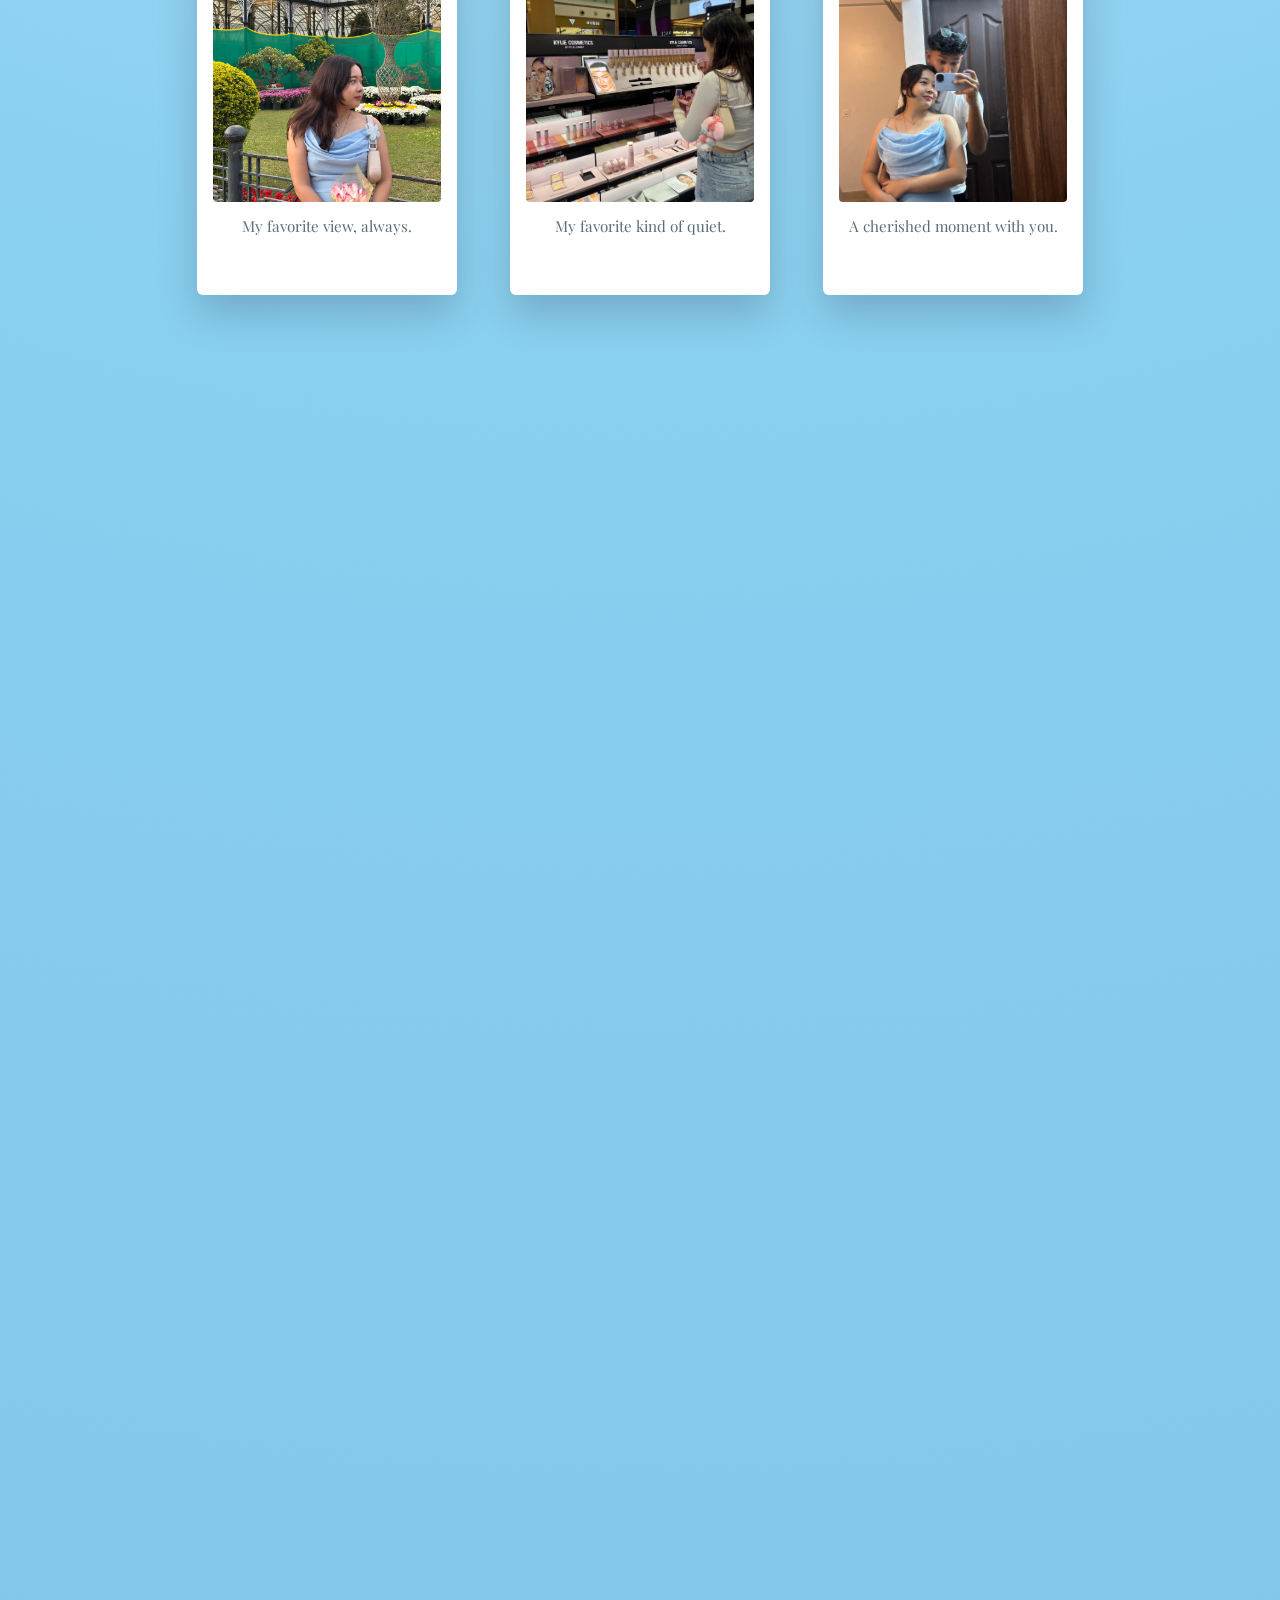
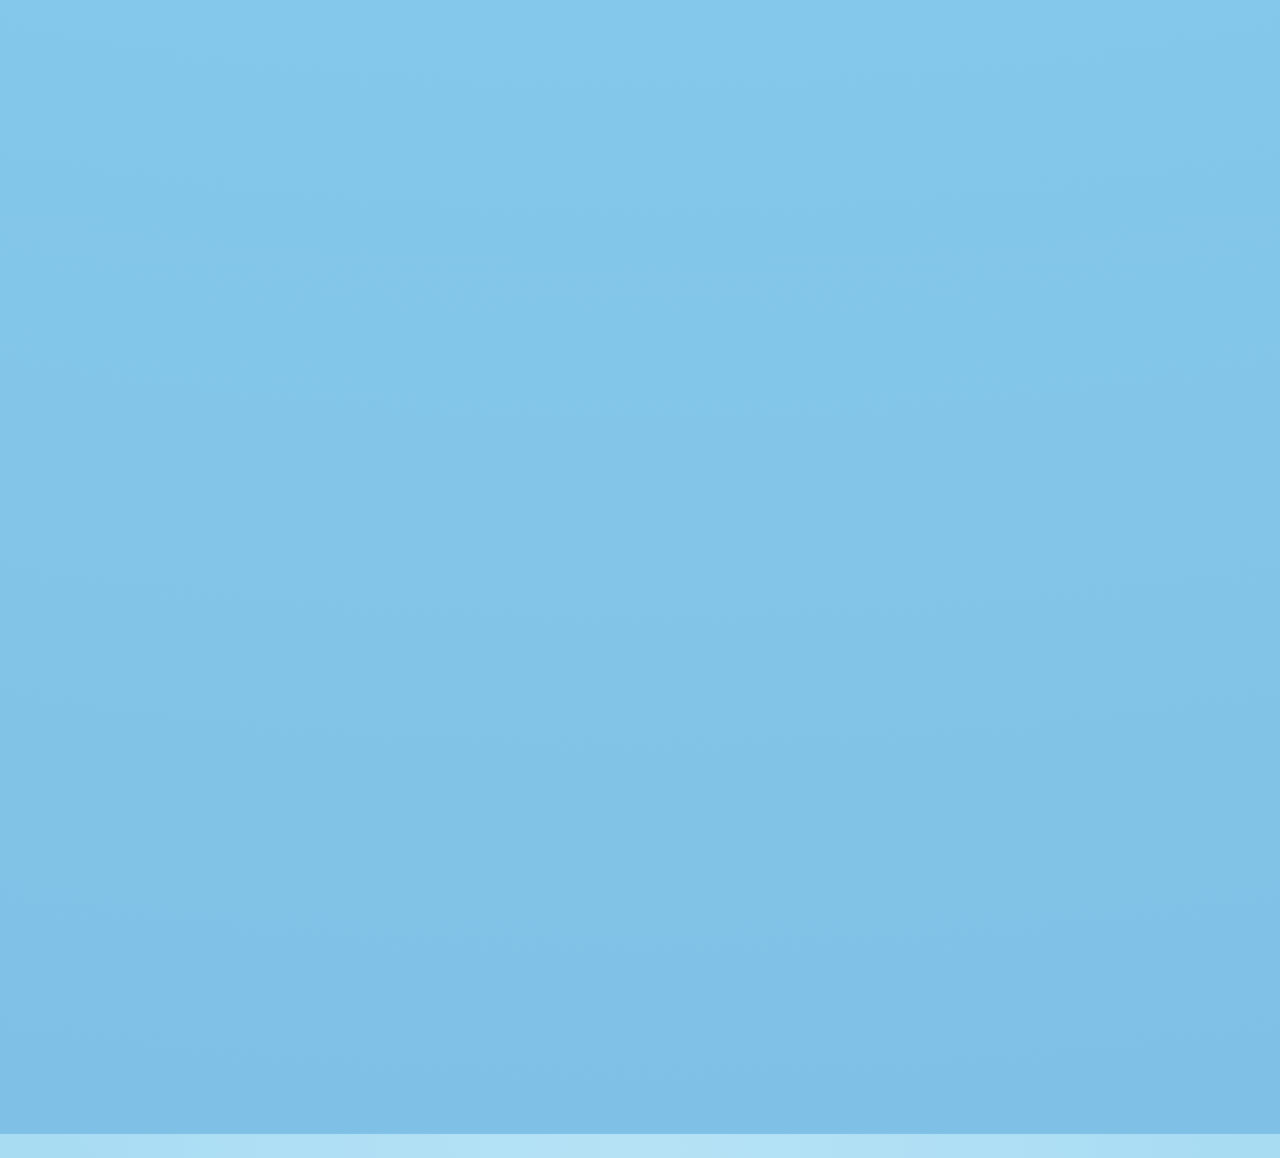
==== commit f4f115c6: "Change: Replace tulip emoji with tulip image file" ====
--- a/index.html
+++ b/index.html
@@ -15,7 +15,7 @@
   <main class="page">
     <section class="hero reveal">
       <button class="tulip-btn" id="tulipBtn" aria-label="Bloom the tulip">
-        <span class="tulip">🌷</span>
+        <img src="images/tulip_1f337.png" alt="Tulip" class="tulip" />
       </button>
       <p class="audio-hint" id="audioHint" role="status" aria-live="polite"></p>
 
--- a/styles.css
+++ b/styles.css
@@ -99,11 +99,9 @@
 }
 
 .tulip {
-  font-size: 140px;
-  line-height: 1;
-  display: flex;
-  align-items: center;
-  justify-content: center;
+  width: 140px;
+  height: 140px;
+  display: block;
   filter: drop-shadow(0 12px 24px rgba(0, 0, 0, 0.15));
 }
 
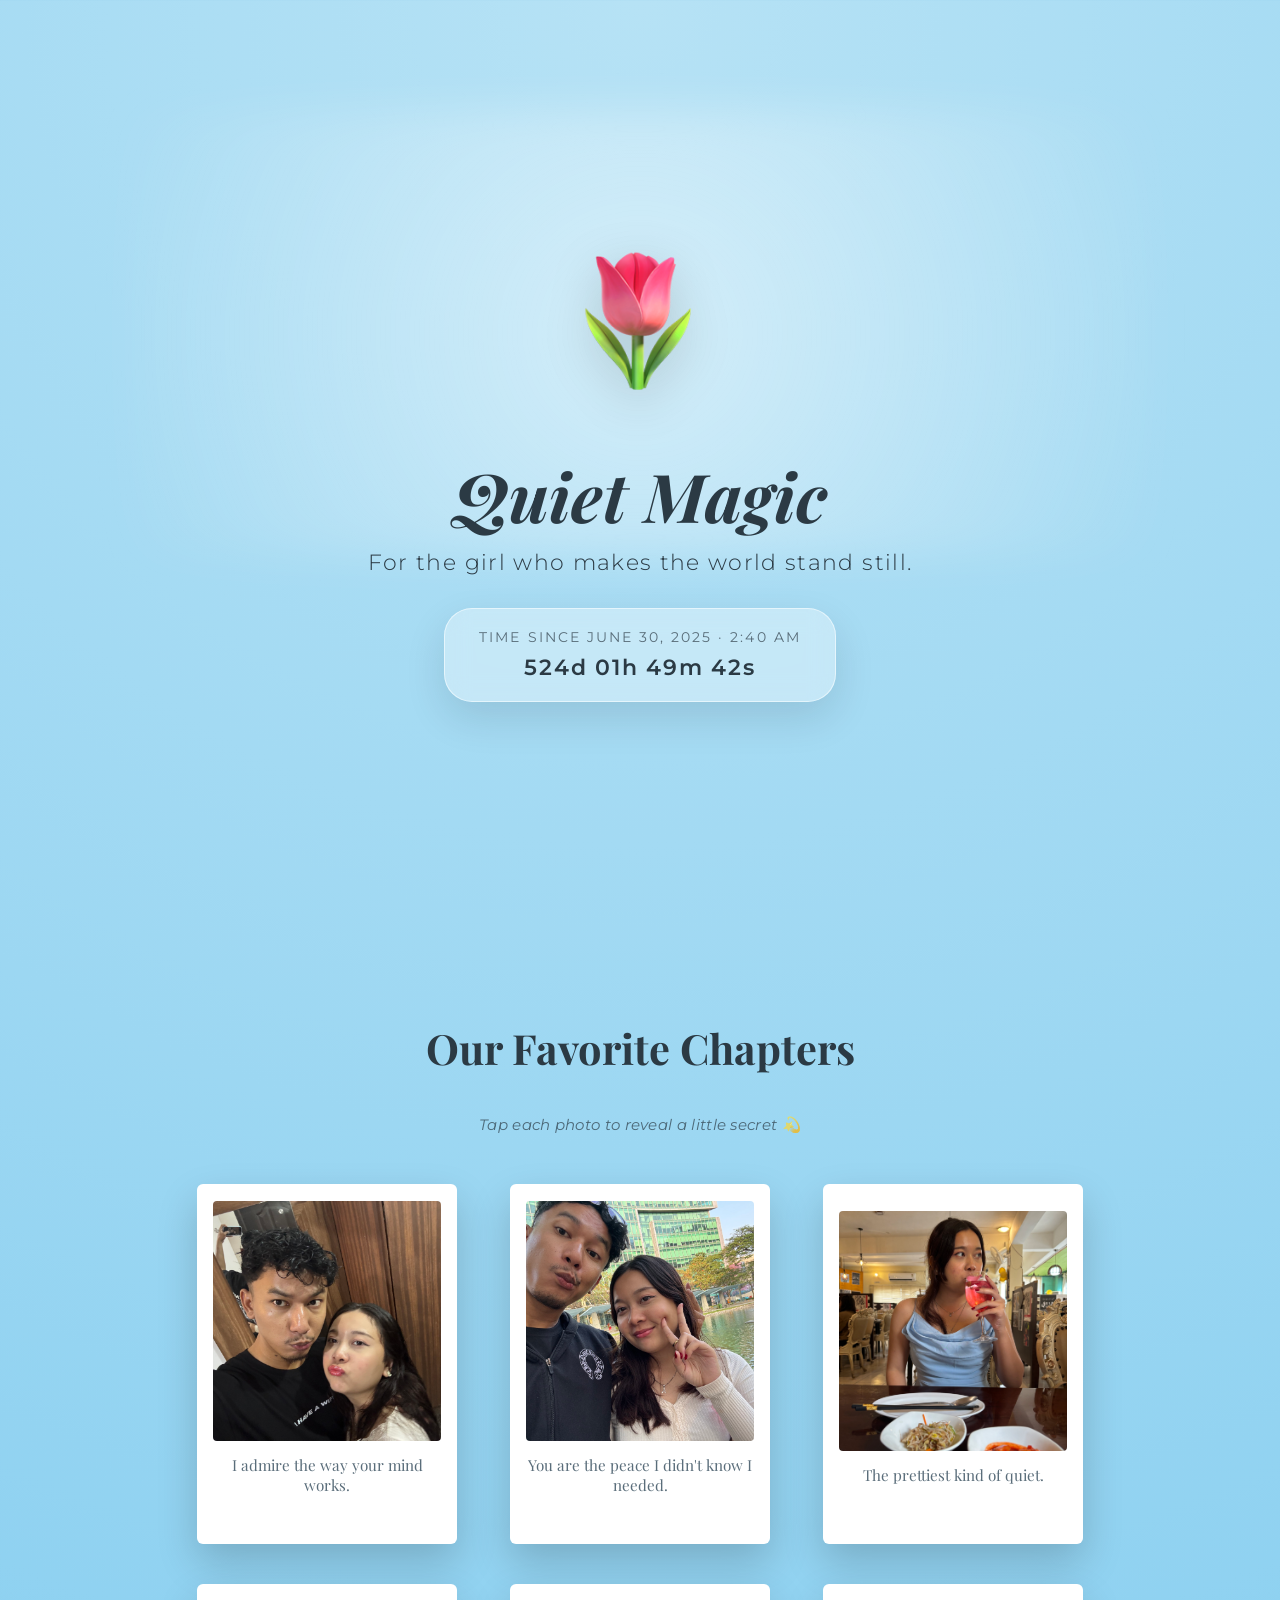
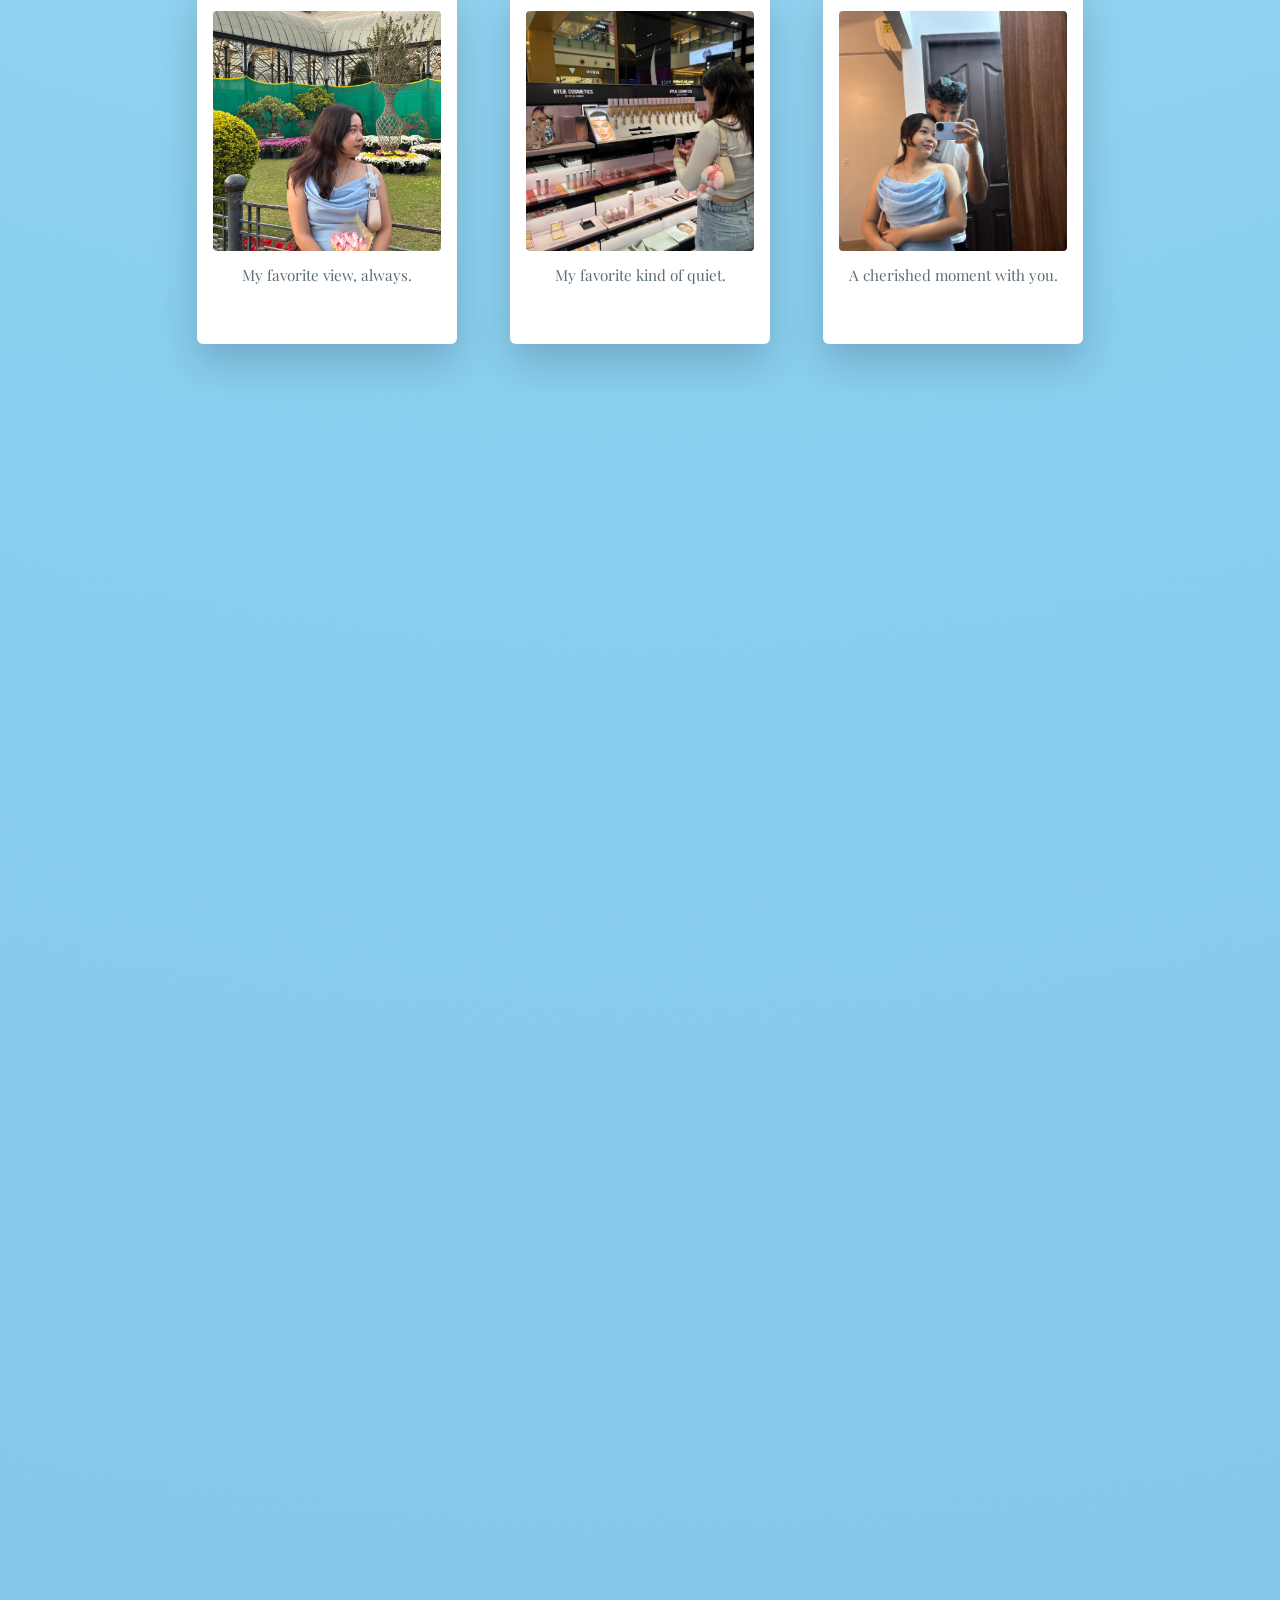
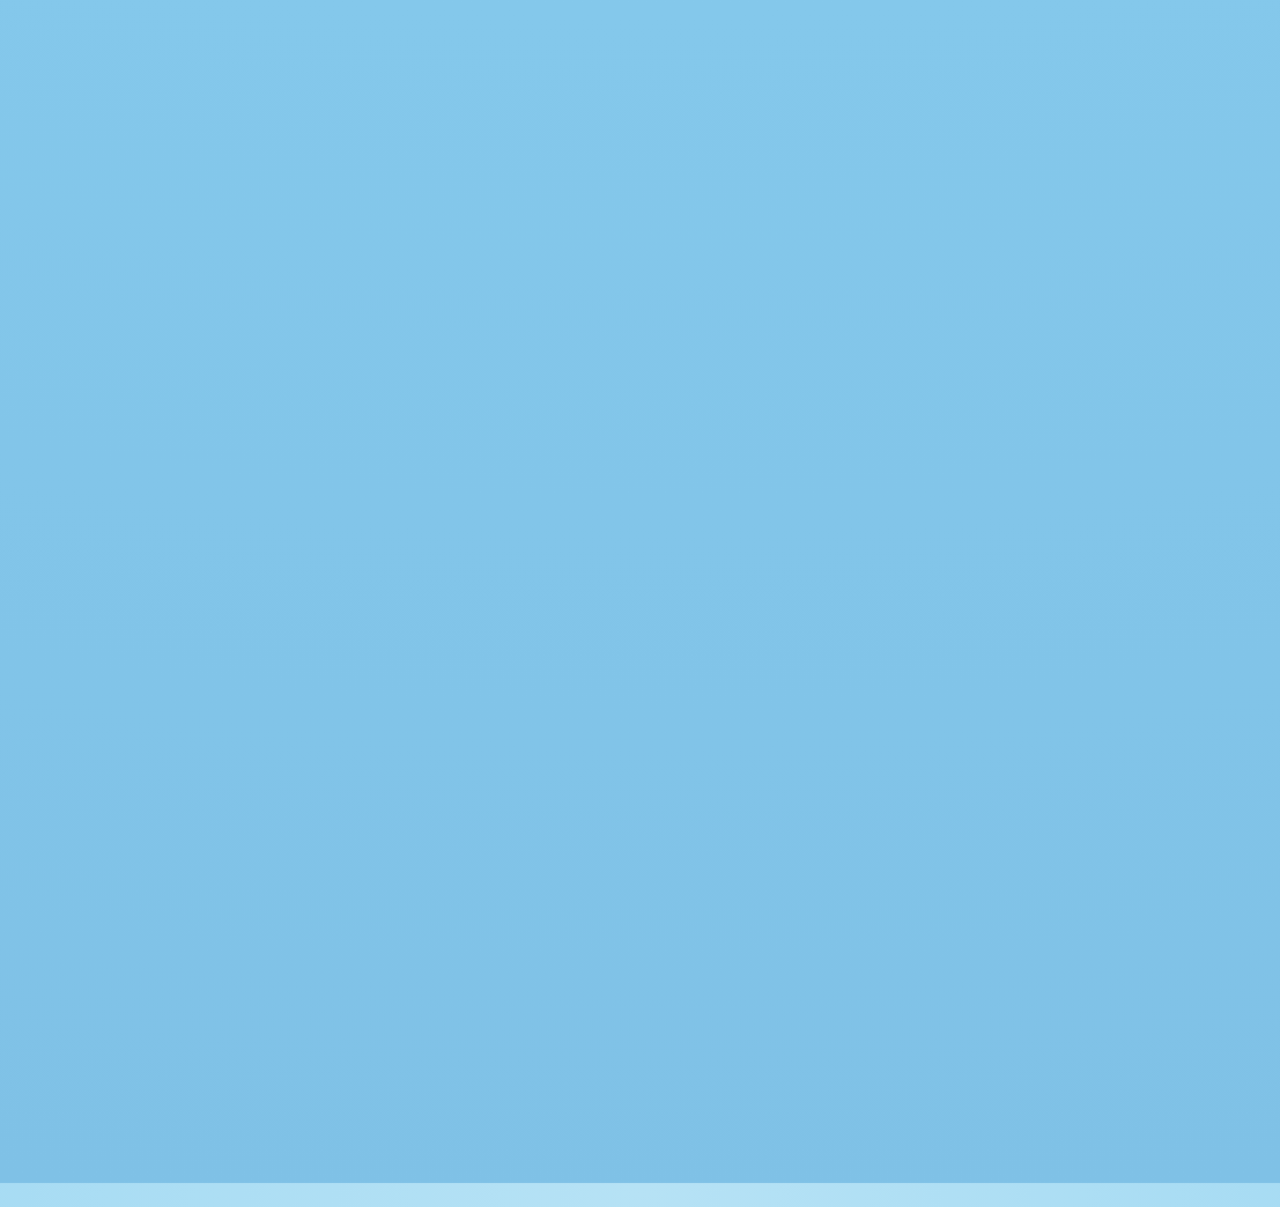
==== commit 83984c6e: "Add: Hint text above polaroids to tap and reveal messages" ====
--- a/index.html
+++ b/index.html
@@ -30,6 +30,7 @@
 
     <section class="gallery-section reveal">
       <h2 class="section-title">Our Favorite Chapters</h2>
+      <p class="gallery-hint">Tap each photo to reveal a little secret 💫</p>
       <div class="gallery">
         <figure class="polaroid p1">
           <div class="polaroid-inner">
--- a/styles.css
+++ b/styles.css
@@ -170,6 +170,15 @@
   font-size: clamp(2rem, 4vw, 2.6rem);
   text-align: center;
   margin-bottom: 40px;
+}
+
+.gallery-hint {
+  text-align: center;
+  font-size: 0.95rem;
+  color: rgba(43, 58, 68, 0.7);
+  margin-bottom: 30px;
+  font-style: italic;
+  letter-spacing: 0.02em;
 }
 
 .gallery-section {
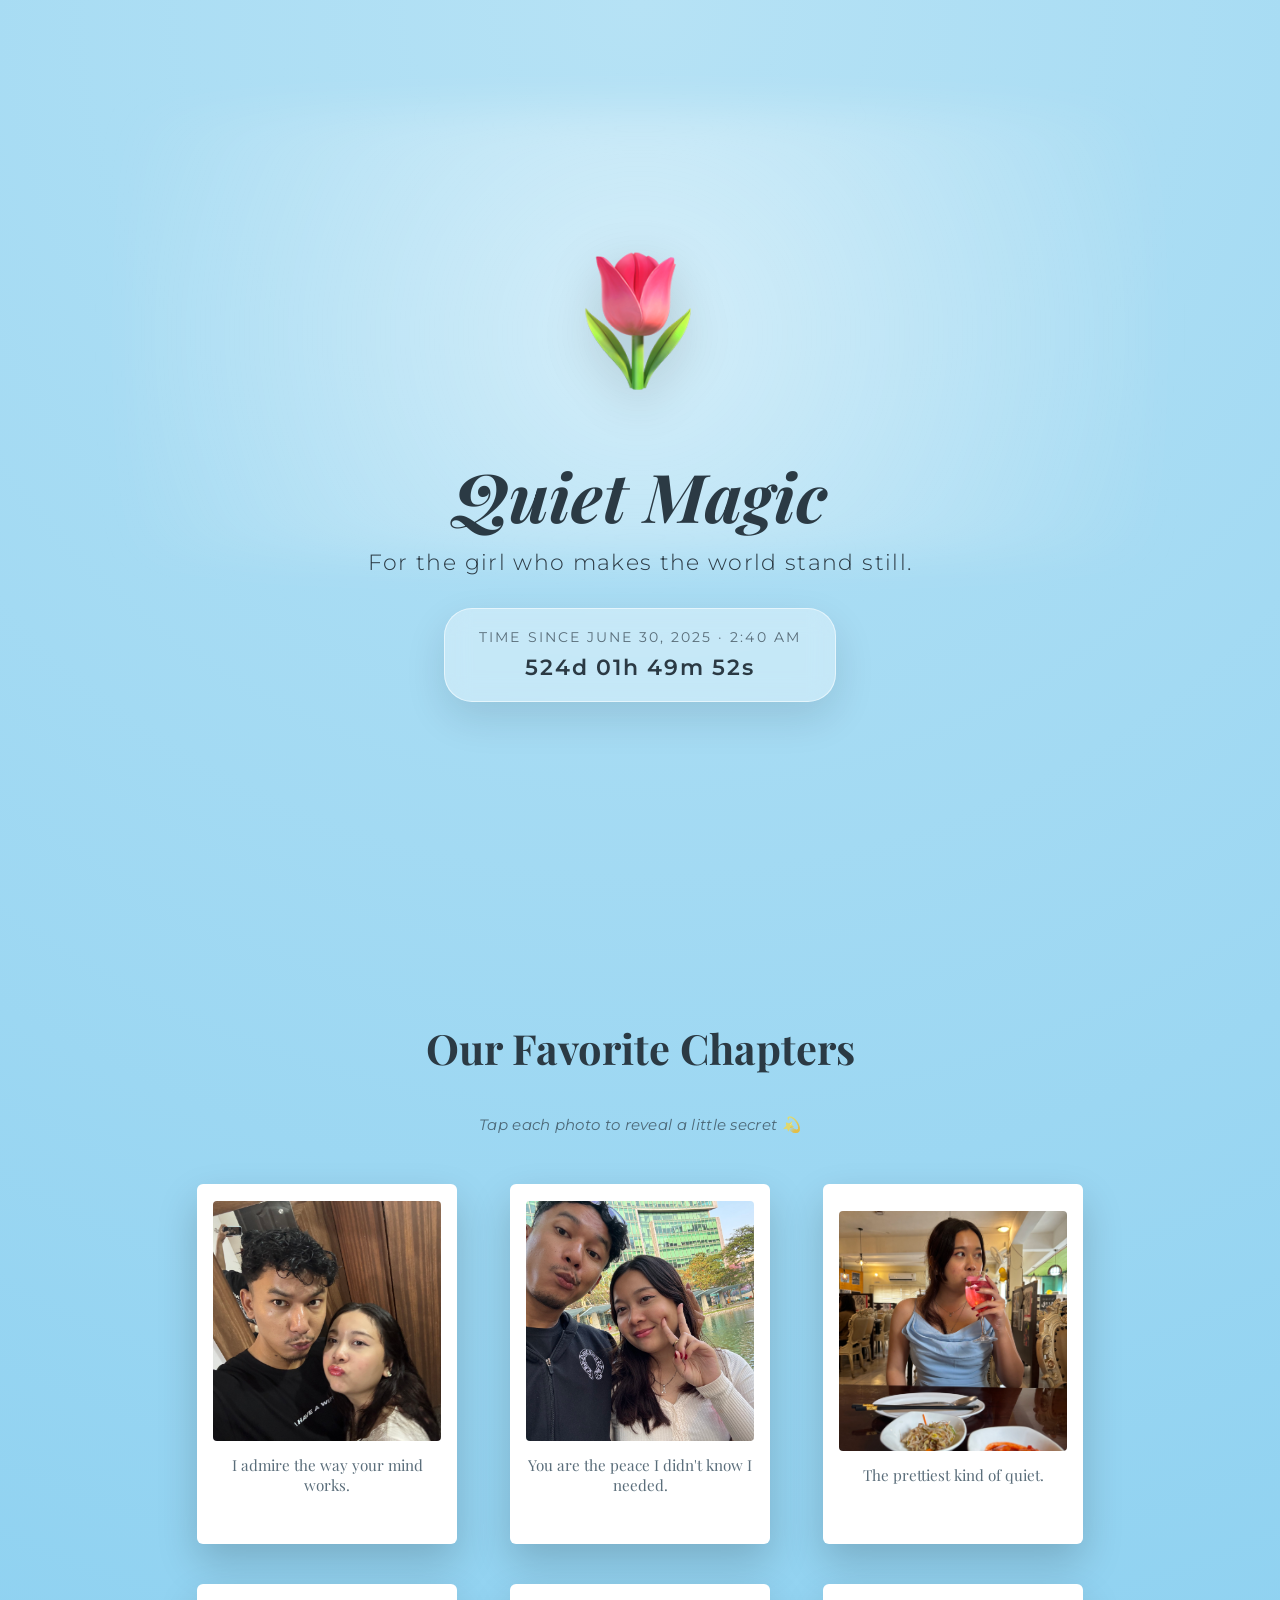
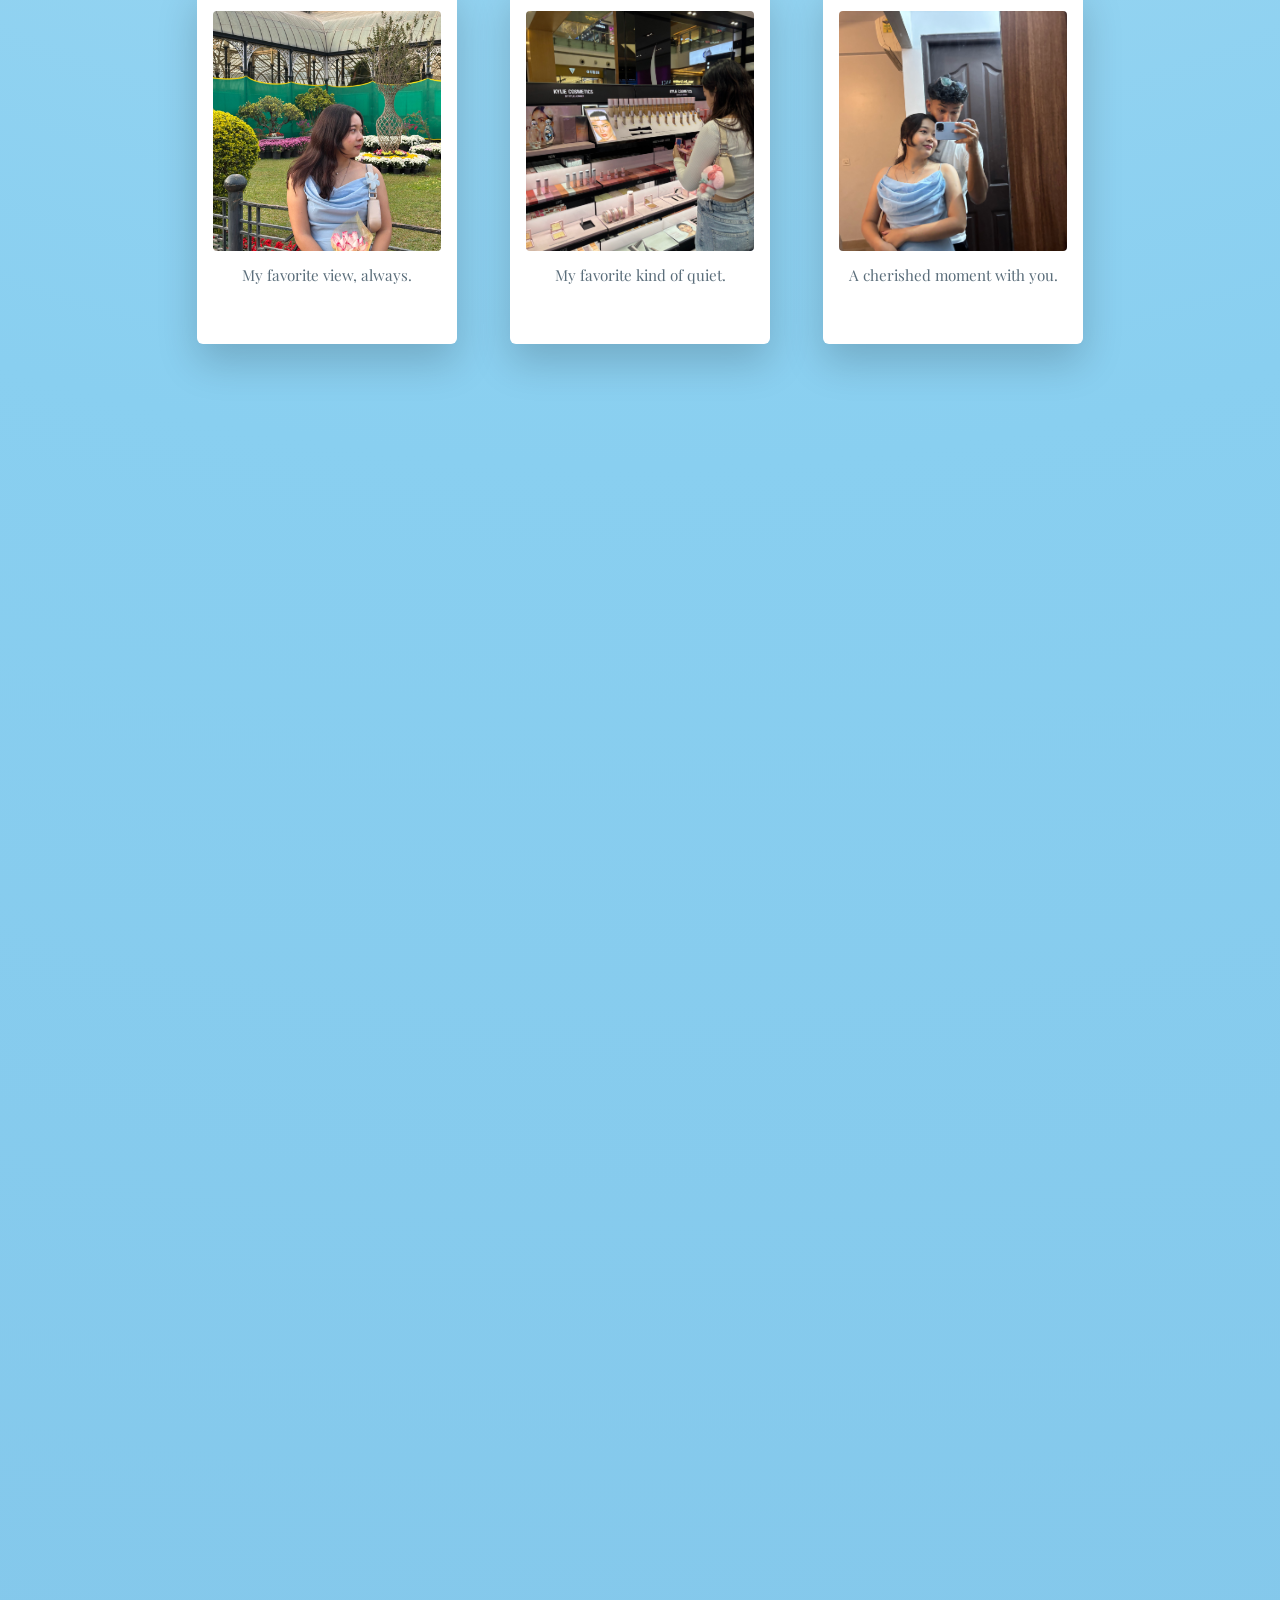
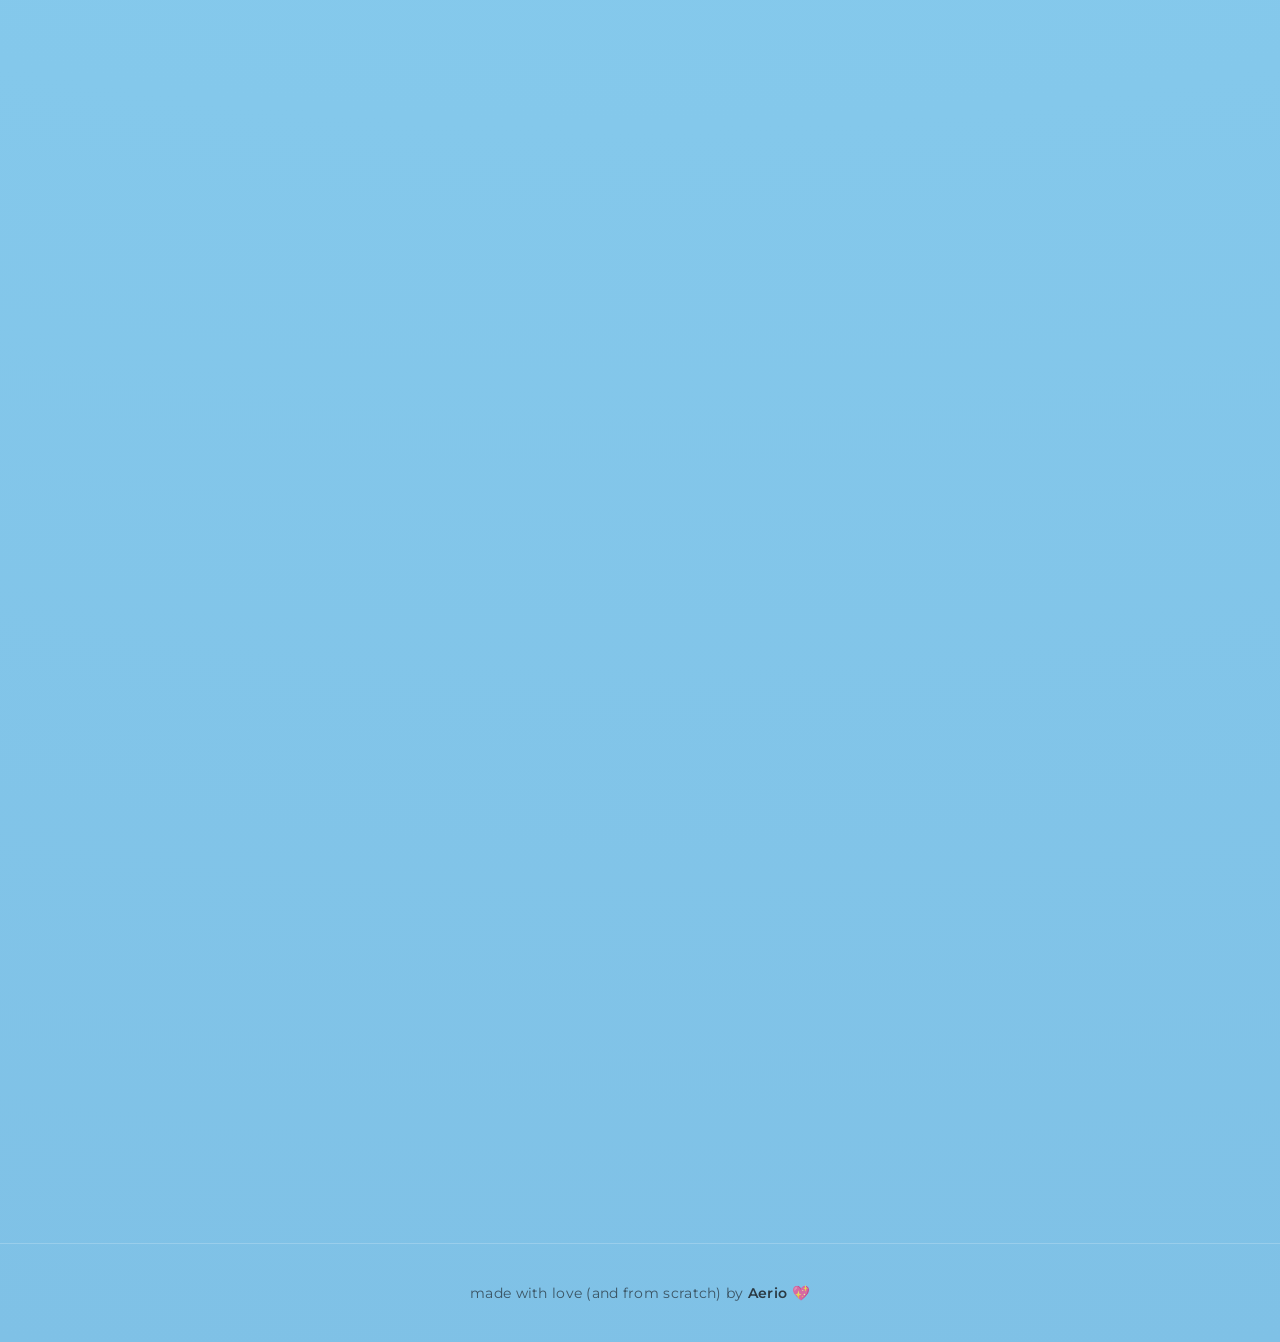
==== commit e4e1e9a6: "Add: Footer with attribution - made with love by Aerio" ====
--- a/index.html
+++ b/index.html
@@ -182,6 +182,10 @@
     </section>
   </main>
 
+  <footer class="footer">
+    <p>made with love (and from scratch) by <span class="author">Aerio</span> 💖</p>
+  </footer>
+
   <script src="script.js"></script>
 </body>
 </html>
--- a/styles.css
+++ b/styles.css
@@ -26,6 +26,18 @@
   display: flex;
   flex-direction: column;
   gap: 120px;
+}
+
+@media (max-width: 768px) {
+  .page {
+    gap: 80px;
+  }
+}
+
+@media (max-width: 480px) {
+  .page {
+    gap: 60px;
+  }
 }
 
 .hero {
@@ -37,6 +49,13 @@
   text-align: center;
   padding: 80px 20px 40px;
   position: relative;
+}
+
+@media (max-width: 480px) {
+  .hero {
+    padding: 60px 20px 30px;
+    min-height: auto;
+  }
 }
 
 .hero .tulip-btn,
@@ -105,6 +124,13 @@
   filter: drop-shadow(0 12px 24px rgba(0, 0, 0, 0.15));
 }
 
+@media (max-width: 480px) {
+  .tulip {
+    width: 100px;
+    height: 100px;
+  }
+}
+
 .tulip-btn.bloom .tulip {
   transform: scale(1.05);
   animation: tulipPulse 0.6s ease;
@@ -172,6 +198,12 @@
   margin-bottom: 40px;
 }
 
+@media (max-width: 480px) {
+  .section-title {
+    margin-bottom: 25px;
+  }
+}
+
 .gallery-hint {
   text-align: center;
   font-size: 0.95rem;
@@ -181,8 +213,21 @@
   letter-spacing: 0.02em;
 }
 
+@media (max-width: 480px) {
+  .gallery-hint {
+    font-size: 0.85rem;
+    margin-bottom: 20px;
+  }
+}
+
 .gallery-section {
   padding: 0 20px;
+}
+
+@media (max-width: 480px) {
+  .gallery-section {
+    padding: 0 15px;
+  }
 }
 
 .gallery {
@@ -224,6 +269,13 @@
   margin: 0 auto;
 }
 
+@media (max-width: 480px) {
+  .polaroid {
+    max-width: 220px;
+    height: 300px;
+  }
+}
+
 .polaroid-inner {
   position: relative;
   width: 100%;
@@ -256,6 +308,12 @@
   transform: rotateY(0deg);
 }
 
+@media (max-width: 480px) {
+  .polaroid-front {
+    padding: 12px 12px 36px;
+  }
+}
+
 .polaroid-back {
   background: linear-gradient(135deg, var(--soft-pink), #ff9db5);
   padding: 24px;
@@ -277,6 +335,12 @@
   object-fit: cover;
   border-radius: 4px;
   display: block;
+}
+
+@media (max-width: 480px) {
+  .polaroid img {
+    height: 180px;
+  }
 }
 
 .polaroid figcaption {
@@ -433,6 +497,12 @@
   padding: 16px;
   margin: 8px 0;
   color: white;
+}
+
+@media (max-width: 480px) {
+  .spotify-player {
+    padding: 12px;
+  }
 }
 
 .spotify-track-info {
@@ -1114,3 +1184,30 @@
     transform: none;
   }
 }
+
+.footer {
+  text-align: center;
+  padding: 40px 20px;
+  color: rgba(43, 58, 68, 0.8);
+  font-size: 0.9rem;
+  letter-spacing: 0.02em;
+  border-top: 1px solid rgba(255, 255, 255, 0.2);
+  margin-top: 60px;
+}
+
+.footer p {
+  margin: 0;
+}
+
+.footer .author {
+  font-weight: 600;
+  color: var(--ink);
+}
+
+@media (max-width: 480px) {
+  .footer {
+    padding: 30px 15px;
+    font-size: 0.85rem;
+    margin-top: 40px;
+  }
+}
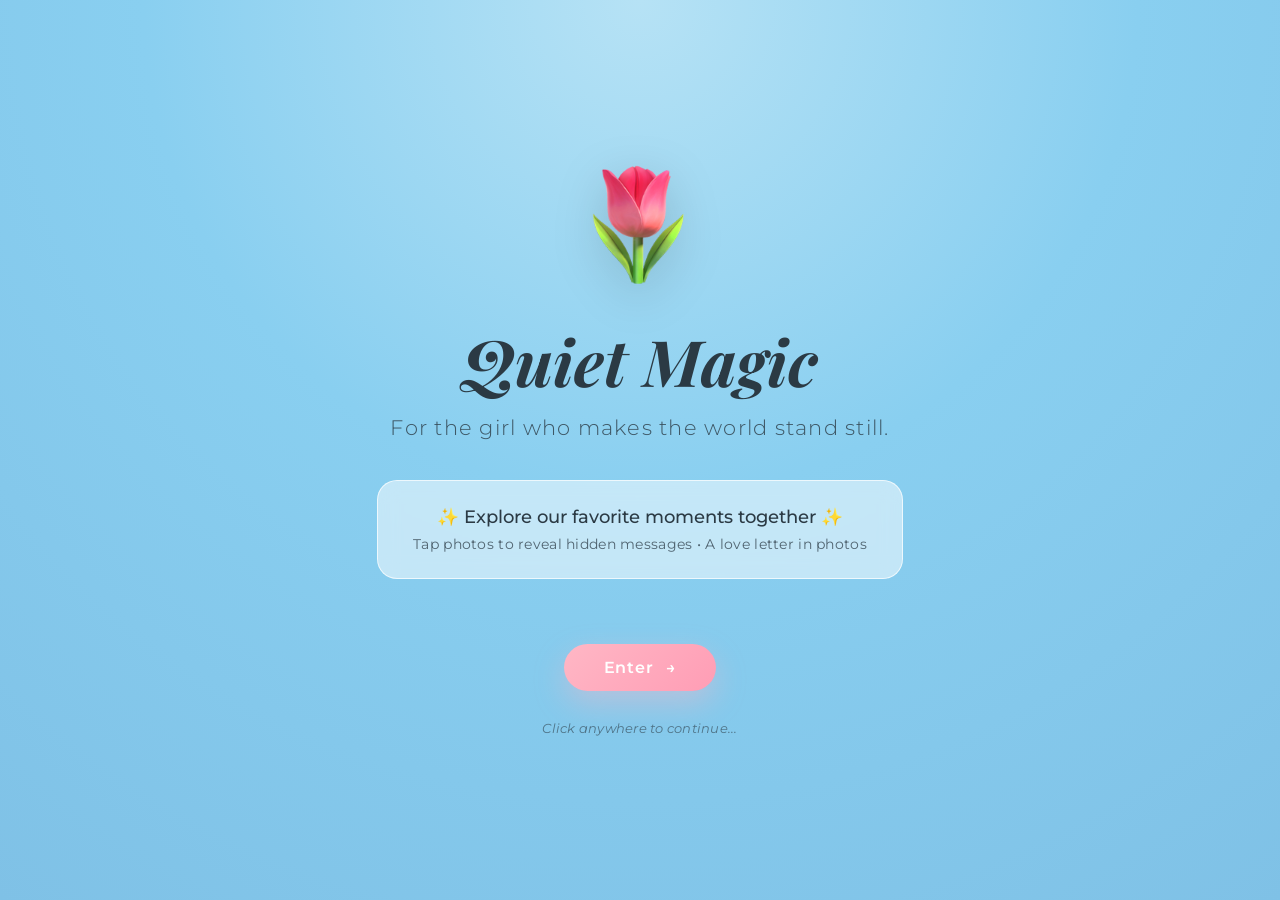
==== commit b9f2529b: "Add: Landing page with teaser - index.html now lands, main.html contains the main experience" ====
--- a/index.html
+++ b/index.html
@@ -7,185 +7,30 @@
   <link rel="preconnect" href="https://fonts.googleapis.com" />
   <link rel="preconnect" href="https://fonts.gstatic.com" crossorigin />
   <link href="https://fonts.googleapis.com/css2?family=Playfair+Display:ital,wght@0,400;1,500;1,600&family=Montserrat:wght@300;400;500;600&display=swap" rel="stylesheet" />
-  <link rel="stylesheet" href="styles.css" />
+  <link rel="stylesheet" href="landing-styles.css" />
 </head>
 <body>
-  <audio id="wishlistAudio" src="audio/wishlist.mp3" loop></audio>
-
-  <main class="page">
-    <section class="hero reveal">
-      <button class="tulip-btn" id="tulipBtn" aria-label="Bloom the tulip">
-        <img src="images/tulip_1f337.png" alt="Tulip" class="tulip" />
-      </button>
-      <p class="audio-hint" id="audioHint" role="status" aria-live="polite"></p>
-
-      <h1 class="hero-title">Quiet Magic</h1>
-      <p class="hero-subtitle">For the girl who makes the world stand still.</p>
-
-      <div class="timer-card" id="timerCard">
-        <div class="timer-label">Time since June 30, 2025 · 2:40 AM</div>
-        <div id="timer" class="timer-value">Counting our moments...</div>
+  <div class="landing-container">
+    <div class="landing-content">
+      <div class="landing-header">
+        <img src="images/tulip_1f337.png" alt="Tulip" class="landing-tulip" />
       </div>
-    </section>
-
-    <section class="gallery-section reveal">
-      <h2 class="section-title">Our Favorite Chapters</h2>
-      <p class="gallery-hint">Tap each photo to reveal a little secret 💫</p>
-      <div class="gallery">
-        <figure class="polaroid p1">
-          <div class="polaroid-inner">
-            <div class="polaroid-front">
-              <img src="images/kimmy-01.jpg" alt="I admire the way your mind works." />
-              <figcaption>I admire the way your mind works.</figcaption>
-            </div>
-            <div class="polaroid-back">
-              <p>Your mind is beautiful, the way you think and care means everything to me.</p>
-            </div>
-          </div>
-        </figure>
-        <figure class="polaroid p2">
-          <div class="polaroid-inner">
-            <div class="polaroid-front">
-              <img src="images/kimmy-02.jpg" alt="You are the peace I didn't know I needed." />
-              <figcaption>You are the peace I didn't know I needed.</figcaption>
-            </div>
-            <div class="polaroid-back">
-              <p>With you, my chaotic world becomes calm. You're my sanctuary.</p>
-            </div>
-          </div>
-        </figure>
-        <figure class="polaroid p3">
-          <div class="polaroid-inner">
-            <div class="polaroid-front">
-              <img src="images/kimmy-03 (1).jpg" alt="The prettiest kind of quiet." />
-              <figcaption>The prettiest kind of quiet.</figcaption>
-            </div>
-            <div class="polaroid-back">
-              <p>Silence with you speaks louder than any words ever could.</p>
-            </div>
-          </div>
-        </figure>
-        <figure class="polaroid p4">
-          <div class="polaroid-inner">
-            <div class="polaroid-front">
-              <img src="images/kimmy-03 (2).jpg" alt="My favorite view, always." />
-              <figcaption>My favorite view, always.</figcaption>
-            </div>
-            <div class="polaroid-back">
-              <p>You're the most beautiful thing I get to see every day.</p>
-            </div>
-          </div>
-        </figure>
-        <figure class="polaroid p5">
-          <div class="polaroid-inner">
-            <div class="polaroid-front">
-              <img src="images/kimmy-03 (3).jpg" alt="My favorite kind of quiet." />
-              <figcaption>My favorite kind of quiet.</figcaption>
-            </div>
-            <div class="polaroid-back">
-              <p>In your arms is my favorite place to be, always.</p>
-            </div>
-          </div>
-        </figure>
-        <figure class="polaroid p6">
-          <div class="polaroid-inner">
-            <div class="polaroid-front">
-              <img src="images/IMG_4424.jpg" alt="A cherished moment with you." />
-              <figcaption>A cherished moment with you.</figcaption>
-            </div>
-            <div class="polaroid-back">
-              <p>Every moment I spend with you is one I'll treasure forever.</p>
-            </div>
-          </div>
-        </figure>
+      
+      <h1 class="landing-title">Quiet Magic</h1>
+      <p class="landing-subtitle">For the girl who makes the world stand still.</p>
+      
+      <div class="landing-preview">
+        <p class="preview-text">✨ Explore our favorite moments together ✨</p>
+        <p class="preview-details">Tap photos to reveal hidden messages • A love letter in photos</p>
       </div>
-    </section>
-
-    <section class="wishes-section reveal">
-      <h2 class="section-title">Little Wishes</h2>
-      <div class="wishes-grid">
-        <div class="wish-jar-card" id="wishJarCard">
-          <div class="jar">
-            <div class="jar-fill" id="jarFill"></div>
-            <div class="jar-glass"></div>
-          </div>
-          <p class="wish-count"><span id="wishCount">0</span> wishes saved</p>
-          <p class="wish-instruction">Tap anywhere on the card to drop a heart.</p>
-        </div>
-
-        <div class="playlist-card">
-          <p class="playlist-label">Now playing for us</p>
-          <p class="playlist-tip" id="playlistTip">A soft song that feels like your hug.</p>
-          <div class="spotify-player">
-            <div class="spotify-track-info">
-              <div class="spotify-art"><img src="images/kimmy-02.jpg" alt="Wishlist album art" /></div>
-              <div class="spotify-details">
-                <p class="spotify-song">Wishlist</p>
-                <p class="spotify-artist">Taylor Swift</p>
-              </div>
-            </div>
-            <div class="spotify-controls">
-              <audio id="customAudio" src="audio/wishlist.mp3"></audio>
-              <button id="playBtn" class="spotify-btn play-btn">▶</button>
-              <div class="spotify-progress">
-                <span id="currentTime" class="time">0:00</span>
-                <div class="progress-bar">
-                  <input type="range" id="progressSlider" min="0" max="100" value="0">
-                </div>
-                <span id="remainingTime" class="time">0:00</span>
-              </div>
-            </div>
-          </div>
-          <button class="playlist-btn" id="playlistToggle" type="button">Toggle song tip</button>
-        </div>
-      </div>
-    </section>
-
-    <section class="letter-section reveal">
-      <div class="letter-box">
-        <div class="letter-flourish" aria-hidden="true"></div>
-        <p class="letter-text">
-Dear Kimmy,
-
-Happy Valentine's Day to the girl who still gives me butterflies every single time I see her.
-
-I wanted to slow down today and really tell you how much you mean to me, because life moves fast and sometimes I forget to say the things I feel every day. It's the little things that stay with me the way your face changes when you're genuinely laughing, how you somehow always know what to say when my day has been heavy, and how even the quiet, do-nothing moments feel special just because they're with you.
-
-You're my best friend, my babi boo, and without a doubt the best part of my day...every day. I don't just love you for who you are; I love who I become when I'm with you. You make me want to grow, while also making me feel like I'm already enough just as I am.
-
-I hope today reminds you, even a little, of how loved and cherished you are not just today, but always. I'm so grateful that I get to hold your hand,to be the one inside you...hehe... laugh with you, and choose you every day.
-
-I love you tons, babi boo.
-Happy Valentine's Day
-        </p>  
-        <span class="to-be-continued"><strong>To be continued...</strong></span>
-        <div class="letter-tulip" aria-hidden="true"></div>
-      </div>
-    </section>
-
-    <section class="memories-section reveal">
-      <h2 class="section-title">Back when we were just starting</h2>
-      <div class="memories-gallery">
-        <figure class="memory-polaroid m1">
-          <img src="images/1_(1).jpg" alt="A memory from us" />
-        </figure>
-        <figure class="memory-polaroid m2">
-          <img src="images/1_(2).jpg" alt="A memory from us" />
-        </figure>
-        <figure class="memory-polaroid m3">
-          <img src="images/1_(3).jpg" alt="A memory from us" />
-        </figure>
-        <figure class="memory-polaroid m4">
-          <img src="images/1_(4).jpg" alt="A memory from us" />
-        </figure>
-      </div>
-    </section>
-  </main>
-
-  <footer class="footer">
-    <p>made with love (and from scratch) by <span class="author">Aerio</span> 💖</p>
-  </footer>
-
-  <script src="script.js"></script>
+      
+      <a href="main.html" class="enter-btn">
+        <span>Enter</span>
+        <span class="arrow">→</span>
+      </a>
+      
+      <p class="landing-hint">Click anywhere to continue...</p>
+    </div>
+  </div>
 </body>
 </html>
--- a/landing-styles.css
+++ b/landing-styles.css
@@ -0,0 +1,177 @@
+:root {
+  --baby-blue: #89cff0;
+  --soft-pink: #ffb7c5;
+  --white: #ffffff;
+  --ink: #2b3a44;
+}
+
+* {
+  box-sizing: border-box;
+  margin: 0;
+  padding: 0;
+}
+
+body {
+  font-family: "Montserrat", sans-serif;
+  background: radial-gradient(circle at top, #b6e2f5 0%, var(--baby-blue) 45%, #7fc1e6 100%);
+  min-height: 100vh;
+  overflow: hidden;
+}
+
+.landing-container {
+  width: 100%;
+  height: 100vh;
+  display: flex;
+  align-items: center;
+  justify-content: center;
+  padding: 20px;
+}
+
+.landing-content {
+  text-align: center;
+  animation: fadeInUp 0.8s ease;
+}
+
+.landing-header {
+  margin-bottom: 30px;
+}
+
+.landing-tulip {
+  width: 120px;
+  height: 120px;
+  filter: drop-shadow(0 12px 24px rgba(0, 0, 0, 0.15));
+  animation: float 4s ease-in-out infinite;
+}
+
+@keyframes float {
+  0%, 100% { transform: translateY(0); }
+  50% { transform: translateY(-20px); }
+}
+
+.landing-title {
+  font-family: "Playfair Display", serif;
+  font-style: italic;
+  font-size: clamp(2.5rem, 6vw, 4rem);
+  color: var(--ink);
+  margin-bottom: 12px;
+  animation: fadeInUp 1s ease 0.2s forwards;
+  opacity: 0;
+}
+
+.landing-subtitle {
+  font-size: clamp(1rem, 3vw, 1.3rem);
+  color: rgba(43, 58, 68, 0.8);
+  font-weight: 300;
+  letter-spacing: 0.06em;
+  margin-bottom: 40px;
+  animation: fadeInUp 1s ease 0.3s forwards;
+  opacity: 0;
+}
+
+.landing-preview {
+  background: rgba(255, 255, 255, 0.5);
+  backdrop-filter: blur(10px);
+  border-radius: 20px;
+  padding: 25px 35px;
+  margin: 35px 0;
+  border: 1px solid rgba(255, 255, 255, 0.7);
+  animation: fadeInUp 1s ease 0.4s forwards;
+  opacity: 0;
+}
+
+.preview-text {
+  font-size: 1.1rem;
+  color: var(--ink);
+  font-weight: 500;
+  margin-bottom: 8px;
+}
+
+.preview-details {
+  font-size: 0.9rem;
+  color: rgba(43, 58, 68, 0.75);
+  letter-spacing: 0.02em;
+}
+
+.enter-btn {
+  display: inline-flex;
+  align-items: center;
+  gap: 12px;
+  background: linear-gradient(135deg, var(--soft-pink), #ff9db5);
+  color: white;
+  padding: 14px 40px;
+  border-radius: 50px;
+  text-decoration: none;
+  font-weight: 600;
+  letter-spacing: 0.05em;
+  transition: all 0.3s ease;
+  margin: 30px 0;
+  cursor: pointer;
+  animation: fadeInUp 1s ease 0.5s forwards;
+  opacity: 0;
+  box-shadow: 0 12px 30px rgba(255, 183, 197, 0.4);
+}
+
+.enter-btn:hover {
+  transform: translateY(-3px);
+  box-shadow: 0 18px 40px rgba(255, 183, 197, 0.6);
+}
+
+.enter-btn:active {
+  transform: translateY(-1px);
+}
+
+.arrow {
+  transition: transform 0.3s ease;
+}
+
+.enter-btn:hover .arrow {
+  transform: translateX(4px);
+}
+
+.landing-hint {
+  font-size: 0.8rem;
+  color: rgba(43, 58, 68, 0.6);
+  font-style: italic;
+  letter-spacing: 0.02em;
+  animation: fadeInUp 1s ease 0.6s forwards;
+  opacity: 0;
+}
+
+@keyframes fadeInUp {
+  from {
+    opacity: 0;
+    transform: translateY(20px);
+  }
+  to {
+    opacity: 1;
+    transform: translateY(0);
+  }
+}
+
+@media (max-width: 480px) {
+  .landing-content {
+    padding: 0 20px;
+  }
+
+  .landing-tulip {
+    width: 90px;
+    height: 90px;
+  }
+
+  .landing-preview {
+    padding: 18px 25px;
+  }
+
+  .preview-text {
+    font-size: 0.95rem;
+  }
+
+  .preview-details {
+    font-size: 0.8rem;
+  }
+
+  .enter-btn {
+    padding: 12px 32px;
+    font-size: 0.95rem;
+  }
+}
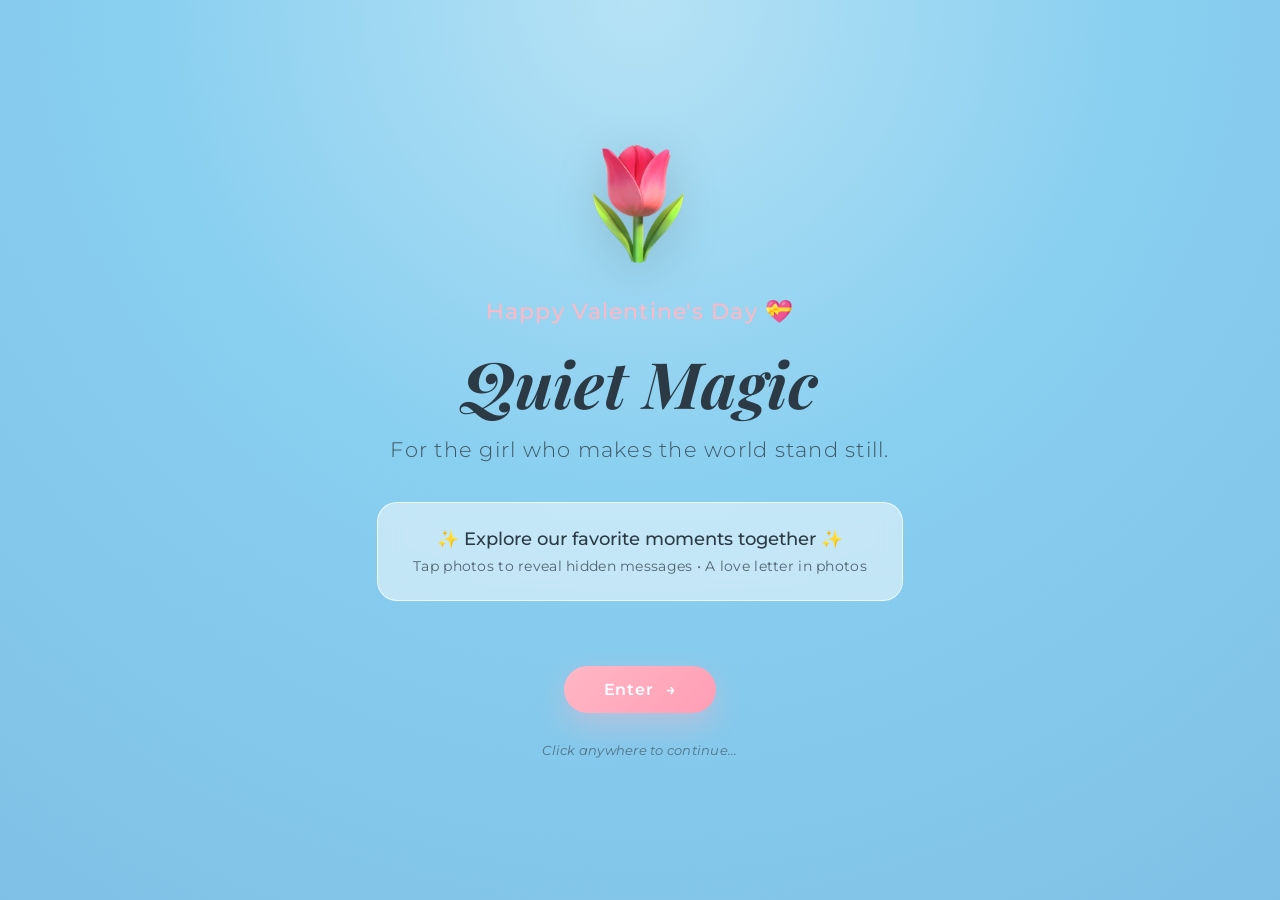
==== commit bd3da0a0: "Add: Happy Valentine's Day greeting to landing page" ====
--- a/index.html
+++ b/index.html
@@ -16,6 +16,7 @@
         <img src="images/tulip_1f337.png" alt="Tulip" class="landing-tulip" />
       </div>
       
+      <p class="landing-greeting">Happy Valentine's Day 💝</p>
       <h1 class="landing-title">Quiet Magic</h1>
       <p class="landing-subtitle">For the girl who makes the world stand still.</p>
       
--- a/landing-styles.css
+++ b/landing-styles.css
@@ -34,6 +34,16 @@
 
 .landing-header {
   margin-bottom: 30px;
+}
+
+.landing-greeting {
+  font-size: clamp(1.1rem, 3vw, 1.4rem);
+  color: var(--soft-pink);
+  font-weight: 500;
+  letter-spacing: 0.05em;
+  margin-bottom: 15px;
+  animation: fadeInUp 1s ease 0.15s forwards;
+  opacity: 0;
 }
 
 .landing-tulip {
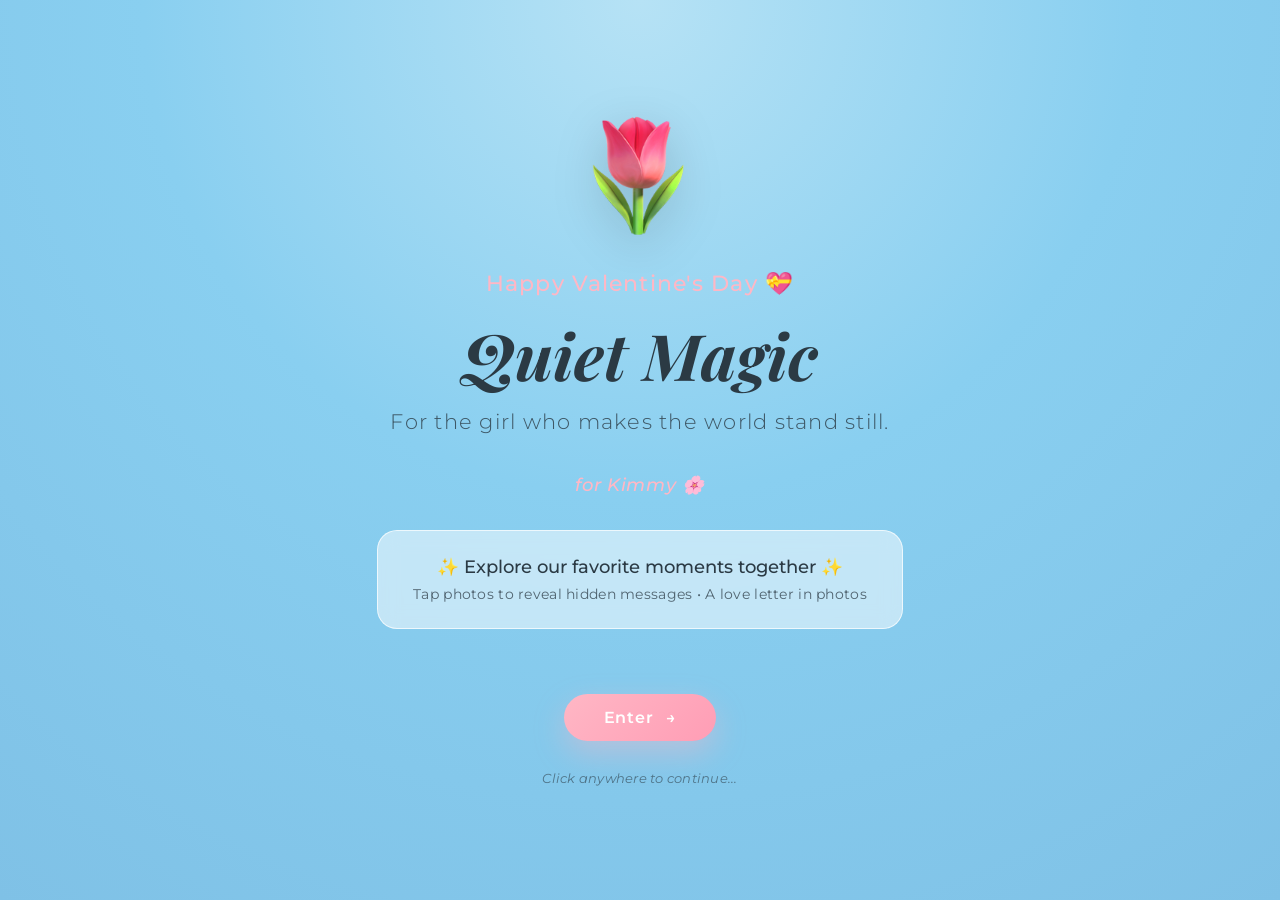
==== commit fd7451ae: "Add: 'for Kimmy' personalized greeting to landing page" ====
--- a/index.html
+++ b/index.html
@@ -19,6 +19,7 @@
       <p class="landing-greeting">Happy Valentine's Day 💝</p>
       <h1 class="landing-title">Quiet Magic</h1>
       <p class="landing-subtitle">For the girl who makes the world stand still.</p>
+      <p class="landing-recipient">for Kimmy 🌸</p>
       
       <div class="landing-preview">
         <p class="preview-text">✨ Explore our favorite moments together ✨</p>
--- a/landing-styles.css
+++ b/landing-styles.css
@@ -75,6 +75,17 @@
   letter-spacing: 0.06em;
   margin-bottom: 40px;
   animation: fadeInUp 1s ease 0.3s forwards;
+  opacity: 0;
+}
+
+.landing-recipient {
+  font-size: clamp(0.9rem, 2.5vw, 1.1rem);
+  color: var(--soft-pink);
+  font-weight: 500;
+  font-style: italic;
+  letter-spacing: 0.04em;
+  margin-bottom: 35px;
+  animation: fadeInUp 1s ease 0.35s forwards;
   opacity: 0;
 }
 
